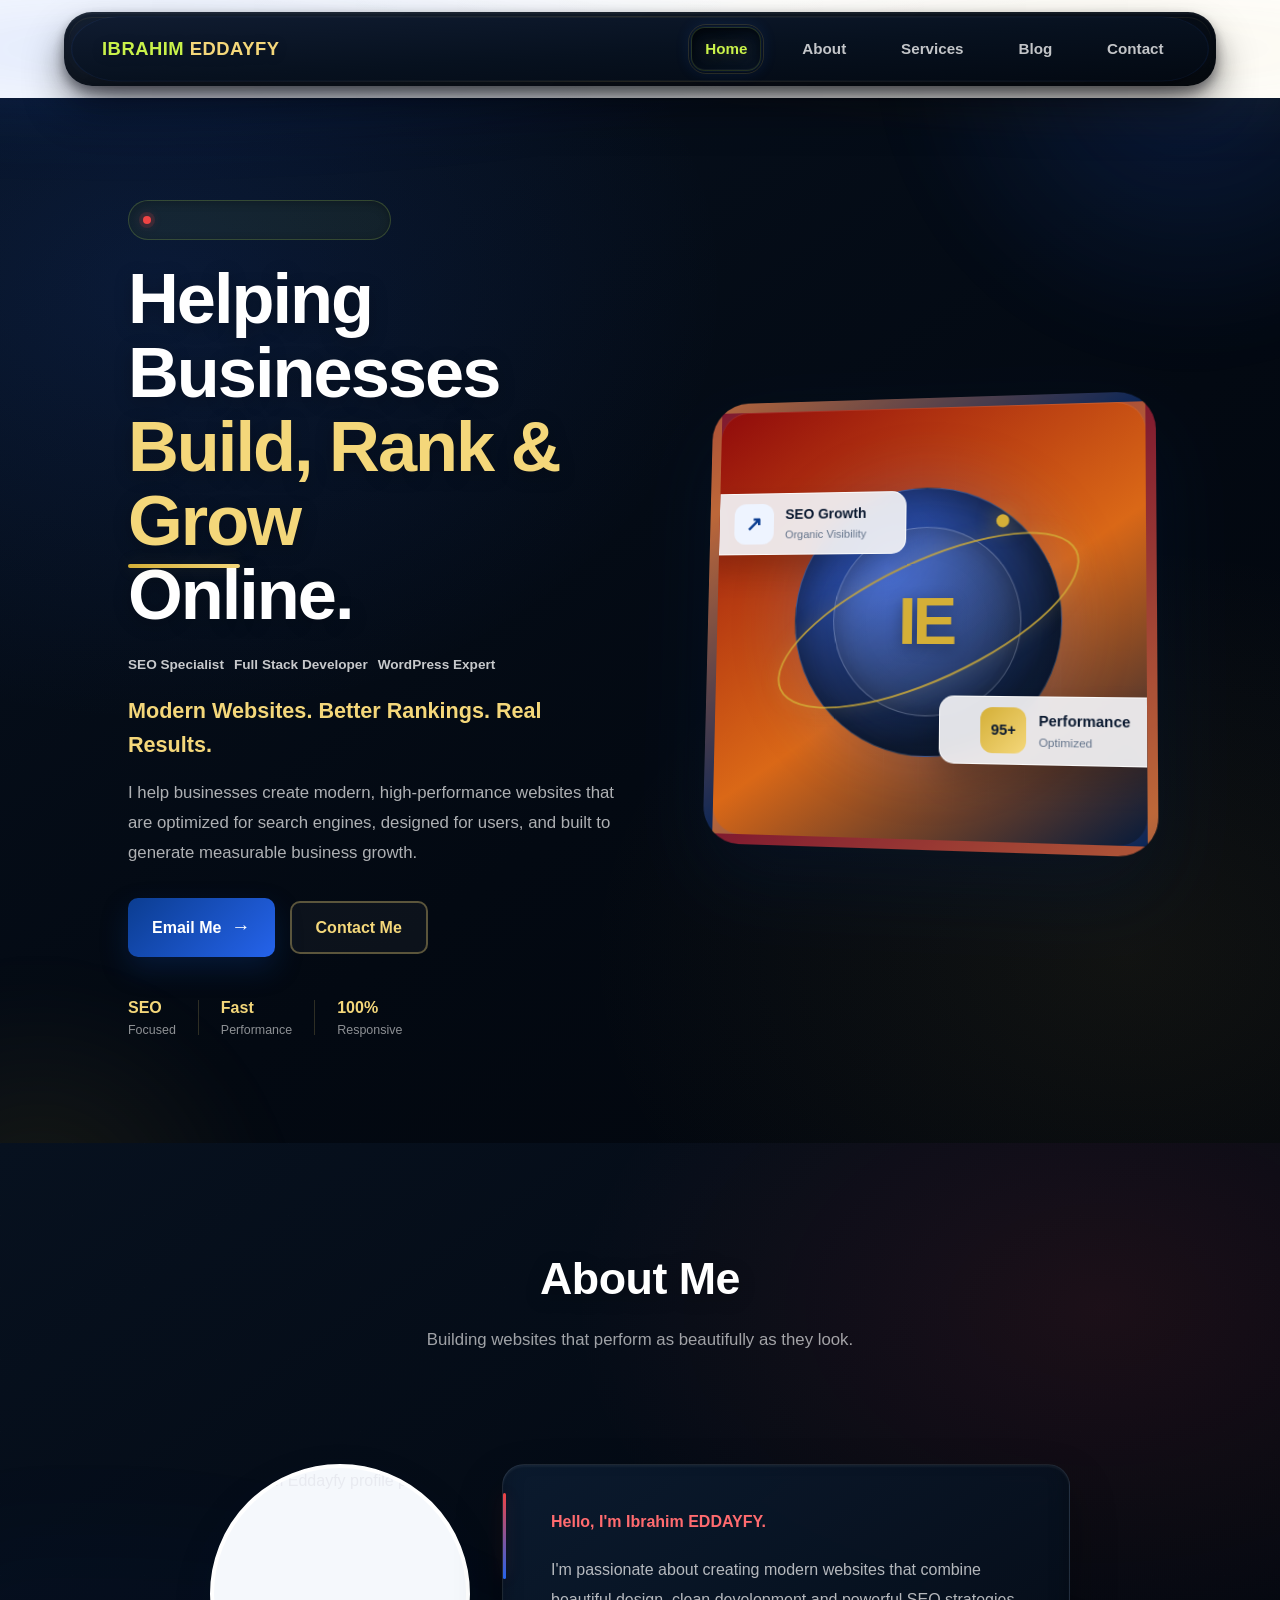
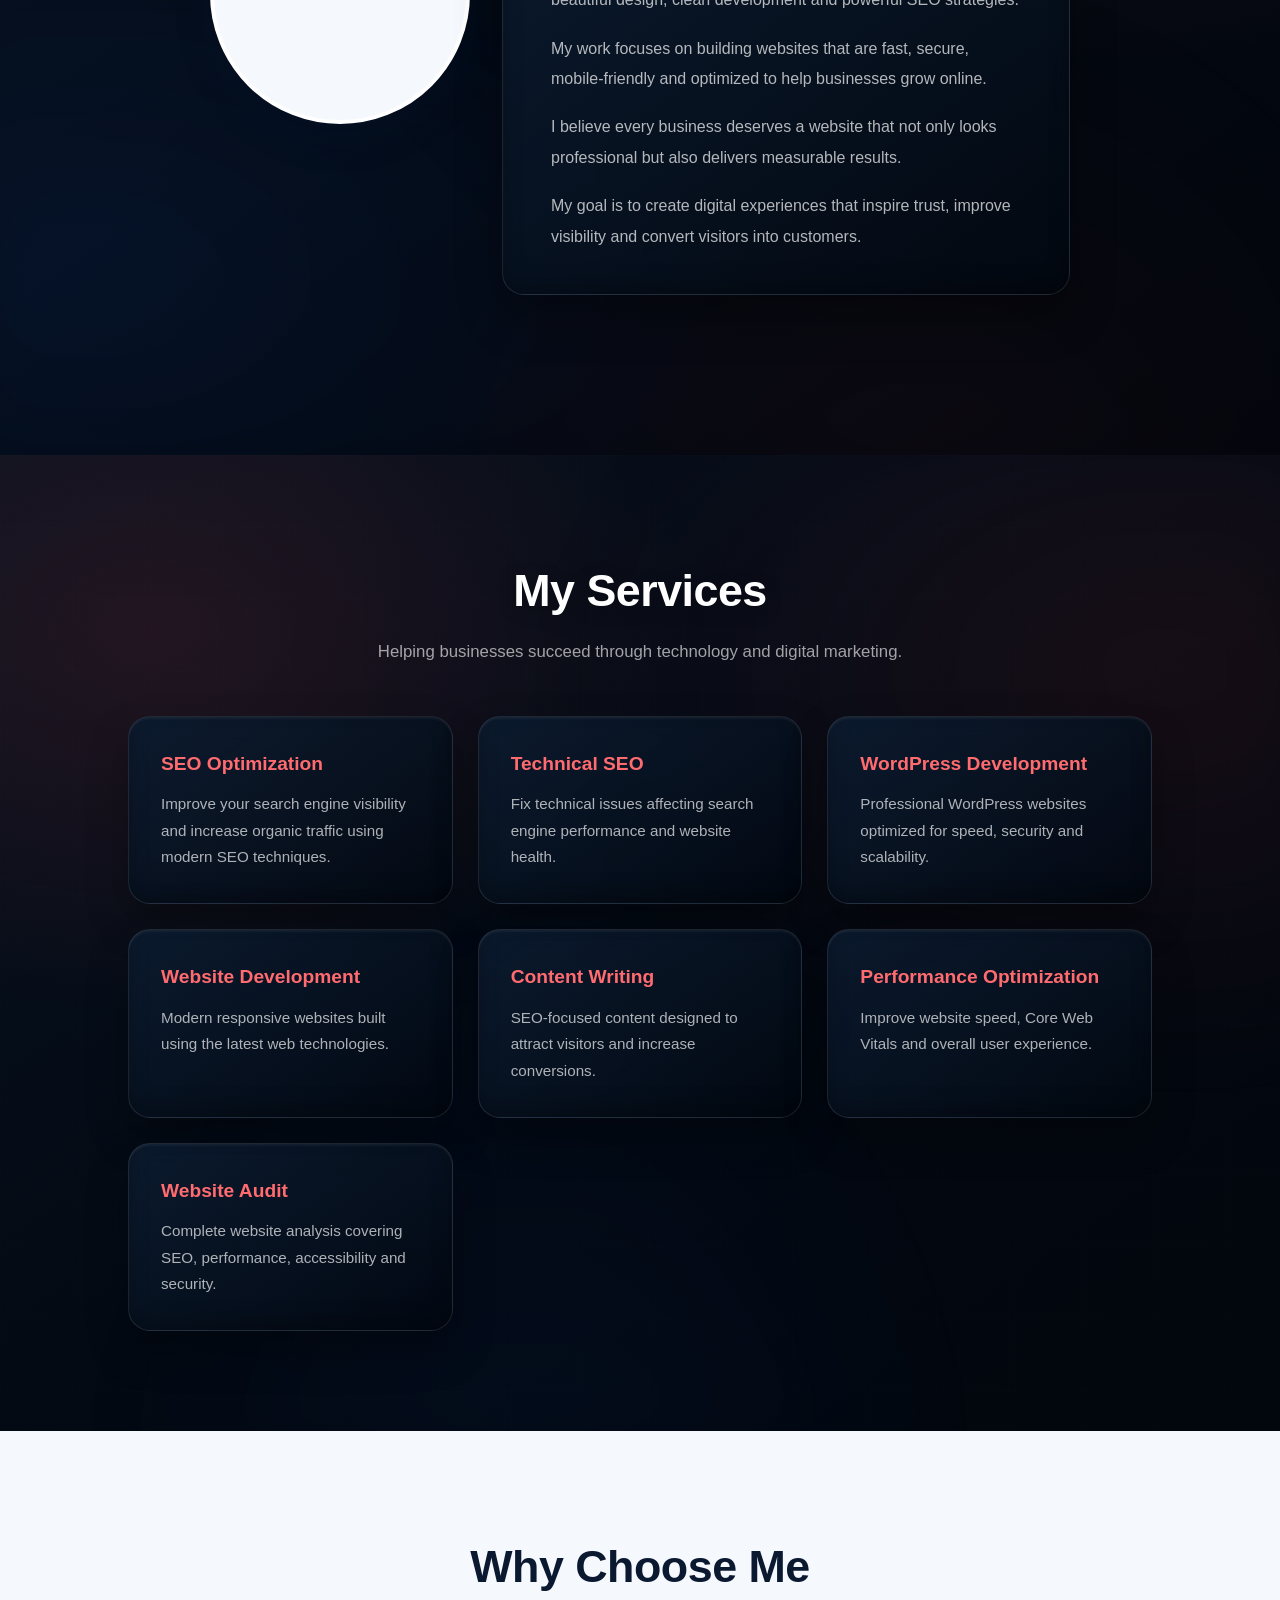
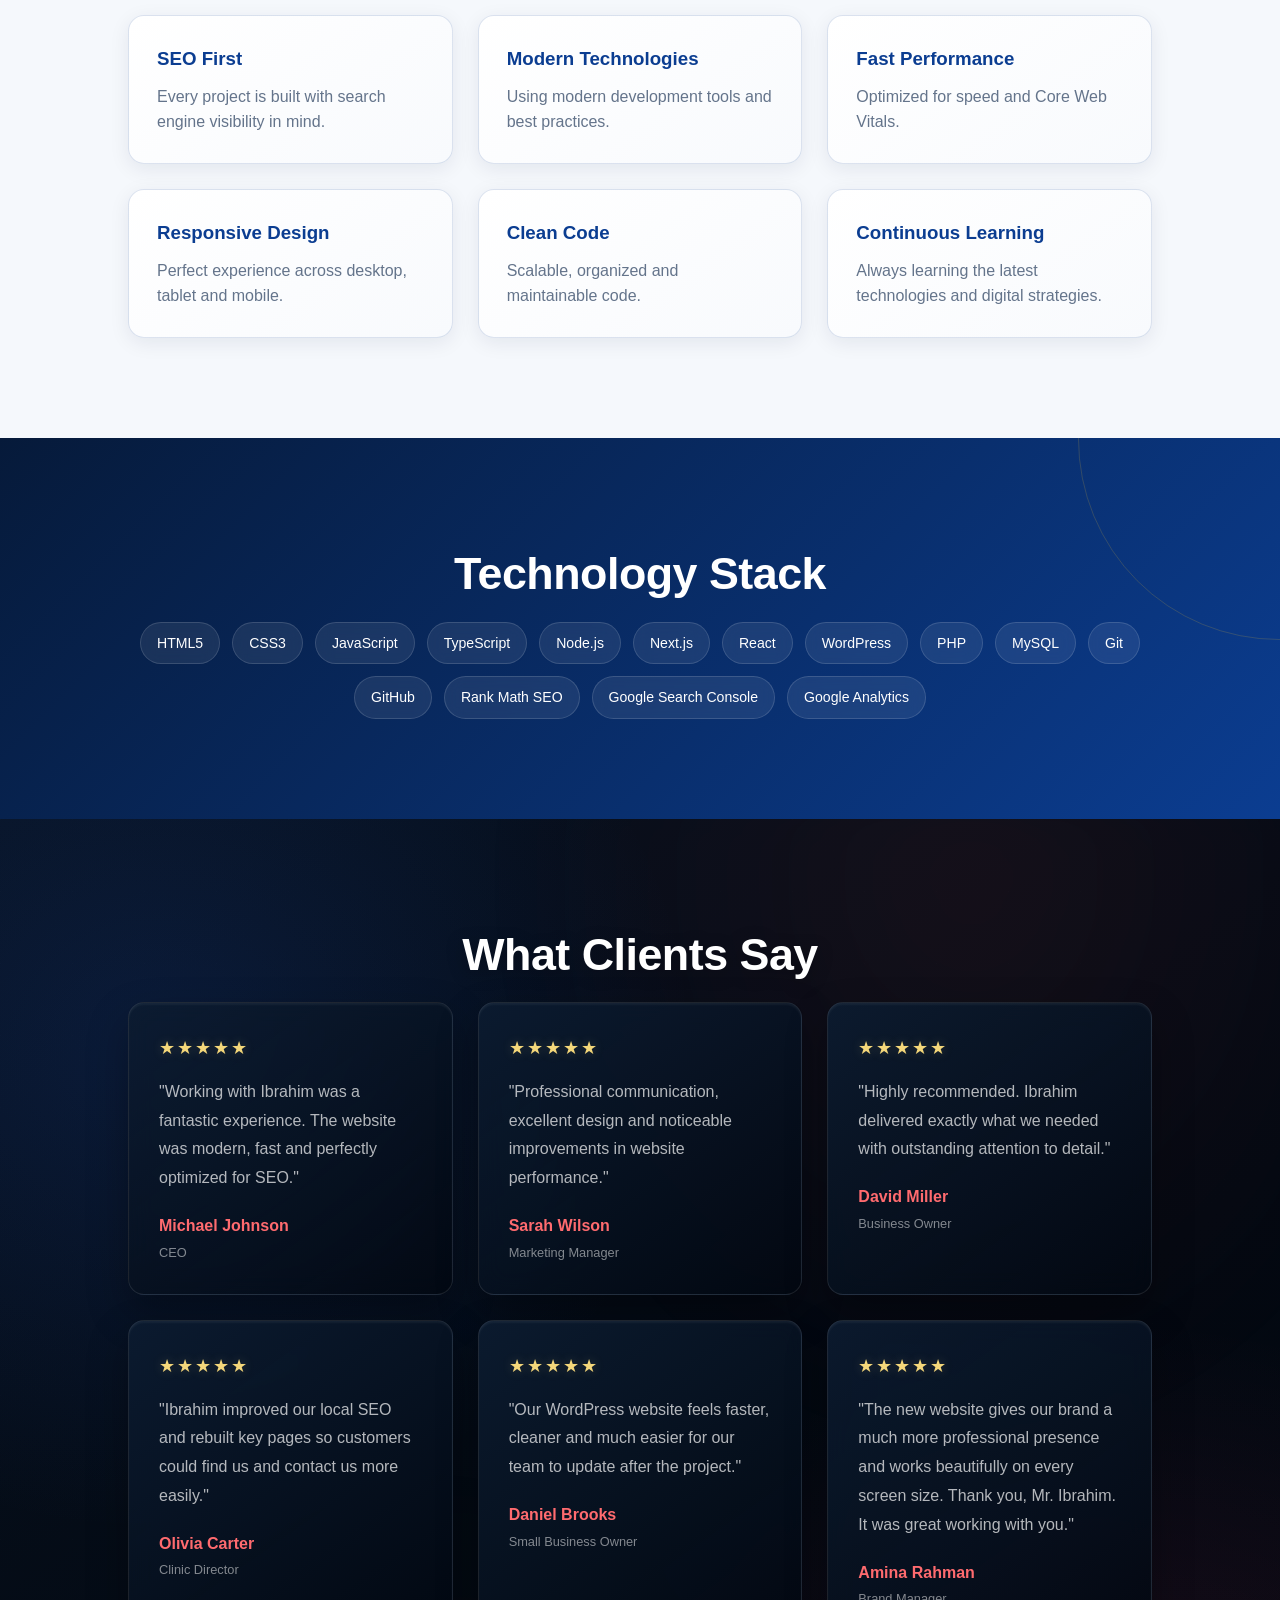
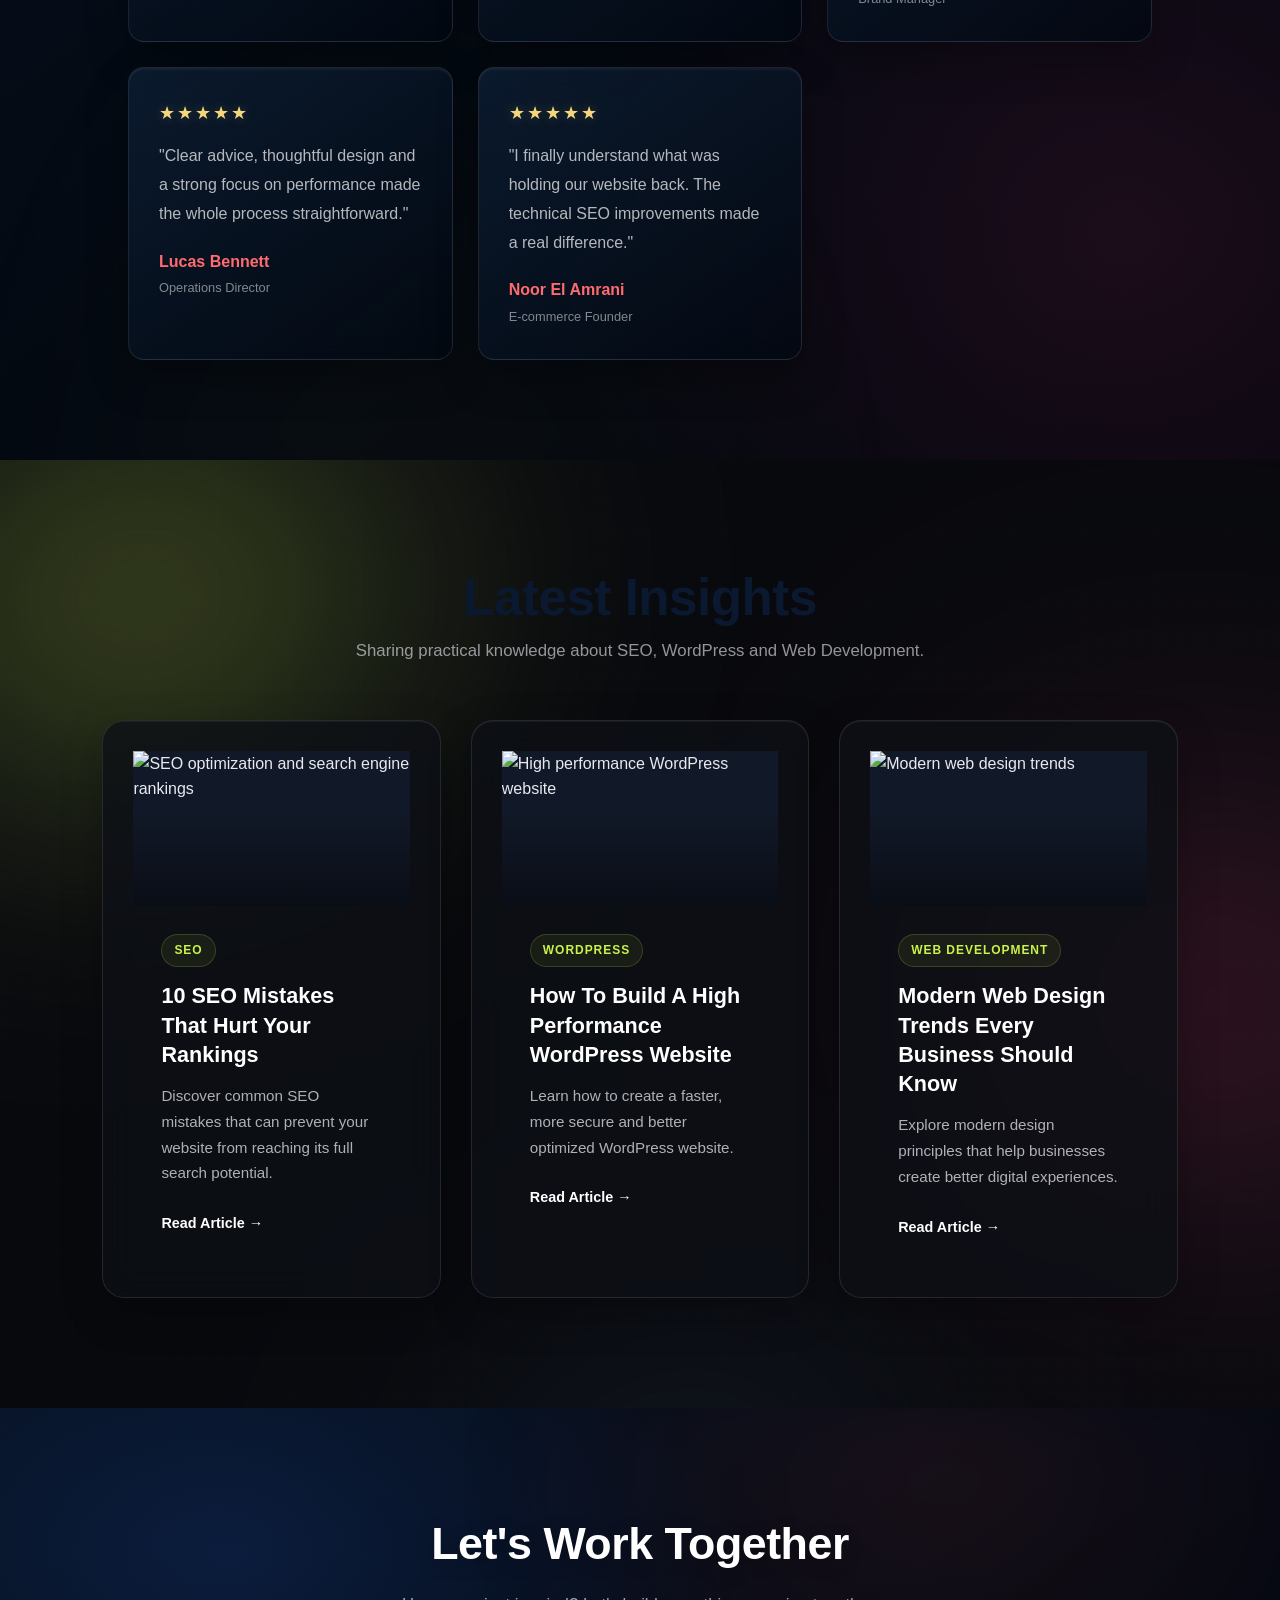
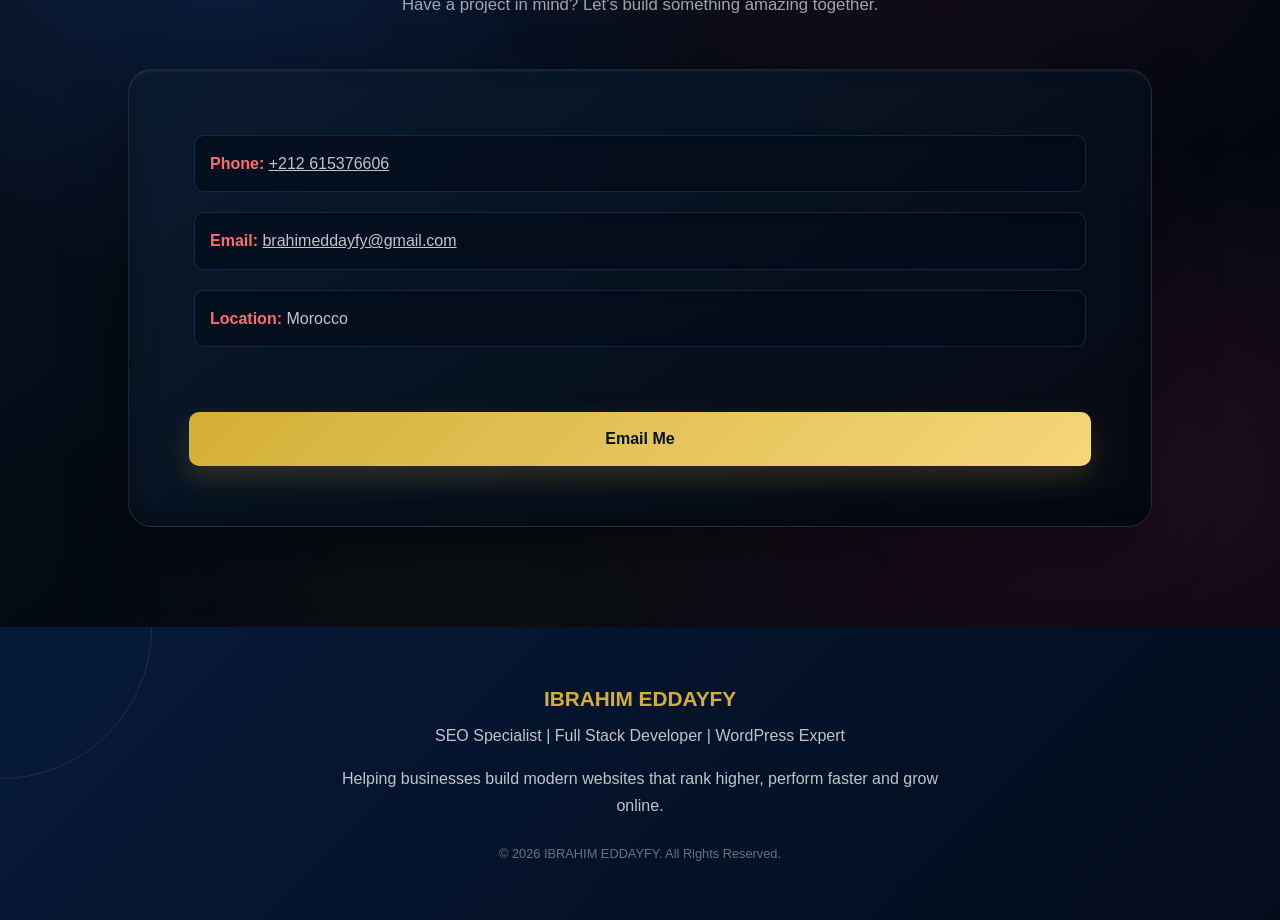
==== index.html @ 3f70f42f "Add files via upload" ====
<!DOCTYPE html>
<html lang="en">
<head>
    <meta charset="UTF-8">

    <meta
        name="viewport"
        content="width=device-width, initial-scale=1.0"
    >

    <meta
        name="description"
        content="Ibrahim Eddayfy is an SEO Specialist and Full Stack Developer helping businesses build modern, high-performance websites optimized for search engines and real business growth."
    >

    <meta
        name="keywords"
        content="SEO Specialist, Full Stack Developer, WordPress Developer, Web Development, Technical SEO, Morocco"
    >

    <meta name="author" content="Ibrahim Eddayfy">
    <meta name="robots" content="index, follow">

    <meta http-equiv="Content-Security-Policy" content="default-src 'self'; script-src 'self'; style-src 'self' 'unsafe-inline'; img-src 'self' data:;">
    <meta name="referrer" content="strict-origin-when-cross-origin">

    <!-- Canonical URL (relative until a production domain is configured) -->
    <link
        rel="canonical"
        href="index.html"
    >

    <!-- Open Graph -->
    <meta
        property="og:title"
        content="Ibrahim Eddayfy | SEO Specialist & Full Stack Developer"
    >

    <meta
        property="og:description"
        content="Modern websites, better rankings and real business results."
    >

    <meta property="og:type" content="website">

    <!-- og:url and og:image left unset until a production domain and social image exist -->

    <meta
        property="og:site_name"
        content="Ibrahim Eddayfy"
    >

    <!-- Twitter Card -->
    <meta
        name="twitter:card"
        content="summary_large_image"
    >

    <meta
        name="twitter:title"
        content="Ibrahim Eddayfy | SEO Specialist & Full Stack Developer"
    >

    <meta
        name="twitter:description"
        content="Modern websites, better rankings and real business results."
    >

    <title>
        Ibrahim Eddayfy | SEO Specialist & Full Stack Developer
    </title>

    <!-- Structured Data -->
    <script type="application/ld+json">
    {
        "@context": "https://schema.org",
        "@type": "Person",
        "name": "Ibrahim Eddayfy",
        "jobTitle": "SEO Specialist & Full Stack Developer"
    }
    </script>

    <link rel="icon" href="logo/brahim%20eddayfy%20portfolio%20logo.png">

    <link rel="stylesheet" href="style.css">
</head>

<body>

    <!-- =========================================
         HEADER / NAVIGATION
    ========================================== -->

    <header class="navbar">

        <div class="dock">

            <svg
                class="dock-skin"
                viewBox="0 0 1200 116"
                preserveAspectRatio="none"
                aria-hidden="true"
            >

                <defs>

                    <linearGradient
                        id="dock-fill"
                        x1="0"
                        y1="0"
                        x2="1"
                        y2="1"
                    >
                        <stop
                            offset="0"
                            stop-color="#101c31"
                        />

                        <stop
                            offset="0.52"
                            stop-color="#07111f"
                        />

                        <stop
                            offset="1"
                            stop-color="#030912"
                        />
                    </linearGradient>

                    <linearGradient
                        id="dock-rim"
                        x1="0"
                        y1="0"
                        x2="1"
                        y2="0"
                    >
                        <stop
                            offset="0"
                            stop-color="#2563eb"
                            stop-opacity="0.12"
                        />

                        <stop
                            offset="0.5"
                            stop-color="#f4d77a"
                            stop-opacity="0.34"
                        />

                        <stop
                            offset="1"
                            stop-color="#2563eb"
                            stop-opacity="0.12"
                        />
                    </linearGradient>

                </defs>

                <path
                    class="skin-fill"
                    d="M58 9H1142C1169 9 1191 31 1191 58S1169 107 1142 107H58C31 107 9 85 9 58S31 9 58 9Z"
                />

                <path
                    class="skin-rim"
                    d="M58 9H1142C1169 9 1191 31 1191 58S1169 107 1142 107H58C31 107 9 85 9 58S31 9 58 9Z"
                />

            </svg>


            <a
                href="#home"
                class="logo"
                aria-label="Ibrahim Eddayfy Home"
            >
                IBRAHIM <span>EDDAYFY</span>
            </a>


            <input
                class="nav-toggle"
                type="checkbox"
                id="nav-toggle"
            >

            <label
                class="nav-toggle-label"
                for="nav-toggle"
                aria-label="Toggle navigation"
            >
                <span></span>
                <span></span>
                <span></span>
            </label>


            <nav aria-label="Main Navigation">

                <ul class="nav-links">

                    <li>
                        <a
                            href="#home"
                            aria-current="page"
                        >
                            Home
                        </a>
                    </li>

                    <li>
                        <a href="#about">
                            About
                        </a>
                    </li>

                    <li>
                        <a href="#services">
                            Services
                        </a>
                    </li>

                    <li>
                        <a href="#blog">
                            Blog
                        </a>
                    </li>

                    <li>
                        <a href="#contact">
                            Contact
                        </a>
                    </li>

                </ul>

            </nav>

        </div>

    </header>


    <!-- =========================================
         MAIN CONTENT
    ========================================== -->

    <main id="main-content">


        <!-- =========================================
             HERO / HOME
        ========================================== -->

        <section
            id="home"
            class="hero"
        >

            <div class="hero-content">

                <div class="hero-badge">

                    <span class="badge-dot"></span>

                    <span
                        class="badge-rotator"
                        aria-label="Professional services"
                    >

                        <span>IBRAHIM EDDAYFY</span>
                        <span>WordPress Expert</span>
                        <span>SEO Expert</span>
                        <span>Web Designer</span>
                        <span>High New Level Quality of Design</span>

                    </span>

                </div>


                <h1>
                    Helping Businesses
                    <br>
                    <span>Build, Rank &amp; Grow</span>
                    <br>
                    Online.
                </h1>


                <div class="hero-roles">

                    <span>SEO Specialist</span>

                    <span>Full Stack Developer</span>

                    <span>WordPress Expert</span>

                </div>


                <p class="subheadline">
                    Modern Websites. Better Rankings. Real Results.
                </p>


                <p class="desc">
                    I help businesses create modern, high-performance websites
                    that are optimized for search engines, designed for users,
                    and built to generate measurable business growth.
                </p>


                <div class="hero-btns">

                    <a
                        href="mailto:brahimeddayfy@gmail.com?subject=Website%20Inquiry%20%E2%80%94%20Ibrahim%20Eddayfy&body=Hi%20Ibrahim%2C%0A%0AI%27d%20like%20to%20know%20more%20about%20your%20services.%20Here%27s%20what%20I%20need%20help%20with%3A%0A%0A%5BWrite%20your%20message%20here%5D%0A%0AThanks."
                        class="btn-primary"
                    >
                        Email Me
                        <span>→</span>
                    </a>


                    <a
                        href="#contact"
                        class="btn-secondary"
                    >
                        Contact Me
                    </a>

                </div>


                <div class="hero-trust">

                    <div class="trust-item">

                        <strong>SEO</strong>

                        <span>Focused</span>

                    </div>


                    <div class="trust-divider"></div>


                    <div class="trust-item">

                        <strong>Fast</strong>

                        <span>Performance</span>

                    </div>


                    <div class="trust-divider"></div>


                    <div class="trust-item">

                        <strong>100%</strong>

                        <span>Responsive</span>

                    </div>

                </div>

            </div>


            <!-- Hero Visual -->

            <div class="hero-visual">

                <div class="hero-card">

                    <div
                        class="hero-grid-bg"
                        aria-hidden="true"
                    ></div>


                    <div class="hero-circle">

                        <div class="circle-inner">
                            <span>IE</span>
                        </div>

                    </div>


                    <div
                        class="gold-orbit"
                        aria-hidden="true"
                    ></div>


                    <div class="floating-card seo-card">

                        <div
                            class="floating-icon"
                            aria-hidden="true"
                        >
                            ↗
                        </div>

                        <div>

                            <strong>SEO Growth</strong>

                            <small>
                                Organic Visibility
                            </small>

                        </div>

                    </div>


                    <div class="floating-card performance-card">

                        <div class="performance-number">
                            95+
                        </div>

                        <div>

                            <strong>Performance</strong>

                            <small>
                                Optimized
                            </small>

                        </div>

                    </div>

                </div>

            </div>

        </section>


        <!-- =========================================
             ABOUT
        ========================================== -->

        <section
            id="about"
            class="about"
        >

            <h2>About Me</h2>

            <p class="subtitle">
                Building websites that perform as beautifully as they look.
            </p>


            <div class="about-content">

                <div class="profile-picture">

                    <img
                        class="featured-image"
                        src="profile pecture/ibrahim eddayfy.jpeg"
                        alt="Ibrahim Eddayfy profile picture"
                        width="220"
                        height="220"
                        loading="lazy"
                        decoding="async"
                    >

                </div>


                <div class="about-text">

                    <p>
                        Hello, I'm Ibrahim EDDAYFY.
                    </p>

                    <p>
                        I'm passionate about creating modern websites that combine
                        beautiful design, clean development and powerful SEO strategies.
                    </p>

                    <p>
                        My work focuses on building websites that are fast, secure,
                        mobile-friendly and optimized to help businesses grow online.
                    </p>

                    <p>
                        I believe every business deserves a website that not only
                        looks professional but also delivers measurable results.
                    </p>

                    <p>
                        My goal is to create digital experiences that inspire trust,
                        improve visibility and convert visitors into customers.
                    </p>

                </div>

            </div>

        </section>


        <!-- =========================================
             SERVICES
        ========================================== -->

        <section
            id="services"
            class="services"
        >

            <h2>My Services</h2>

            <p class="subtitle">
                Helping businesses succeed through technology and digital marketing.
            </p>


            <div class="grid">

                <div class="card">

                    <h3>SEO Optimization</h3>

                    <p>
                        Improve your search engine visibility and increase organic
                        traffic using modern SEO techniques.
                    </p>

                </div>


                <div class="card">

                    <h3>Technical SEO</h3>

                    <p>
                        Fix technical issues affecting search engine performance
                        and website health.
                    </p>

                </div>


                <div class="card">

                    <h3>WordPress Development</h3>

                    <p>
                        Professional WordPress websites optimized for speed,
                        security and scalability.
                    </p>

                </div>


                <div class="card">

                    <h3>Website Development</h3>

                    <p>
                        Modern responsive websites built using the latest
                        web technologies.
                    </p>

                </div>


                <div class="card">

                    <h3>Content Writing</h3>

                    <p>
                        SEO-focused content designed to attract visitors
                        and increase conversions.
                    </p>

                </div>


                <div class="card">

                    <h3>Performance Optimization</h3>

                    <p>
                        Improve website speed, Core Web Vitals and
                        overall user experience.
                    </p>

                </div>


                <div class="card">

                    <h3>Website Audit</h3>

                    <p>
                        Complete website analysis covering SEO, performance,
                        accessibility and security.
                    </p>

                </div>

            </div>

        </section>


        <!-- =========================================
             WHY CHOOSE ME
        ========================================== -->

        <section class="why-choose-me">

            <h2>Why Choose Me</h2>


            <div class="grid">

                <div class="feature">

                    <h3>SEO First</h3>

                    <p>
                        Every project is built with search engine visibility
                        in mind.
                    </p>

                </div>


                <div class="feature">

                    <h3>Modern Technologies</h3>

                    <p>
                        Using modern development tools and best practices.
                    </p>

                </div>


                <div class="feature">

                    <h3>Fast Performance</h3>

                    <p>
                        Optimized for speed and Core Web Vitals.
                    </p>

                </div>


                <div class="feature">

                    <h3>Responsive Design</h3>

                    <p>
                        Perfect experience across desktop, tablet and mobile.
                    </p>

                </div>


                <div class="feature">

                    <h3>Clean Code</h3>

                    <p>
                        Scalable, organized and maintainable code.
                    </p>

                </div>


                <div class="feature">

                    <h3>Continuous Learning</h3>

                    <p>
                        Always learning the latest technologies and
                        digital strategies.
                    </p>

                </div>

            </div>

        </section>


        <!-- =========================================
             TECHNOLOGY STACK
        ========================================== -->

        <section class="tech-stack">

            <h2>Technology Stack</h2>


            <div class="tags">

                <span>HTML5</span>
                <span>CSS3</span>
                <span>JavaScript</span>
                <span>TypeScript</span>

                <span>Node.js</span>
                <span>Next.js</span>
                <span>React</span>
                <span>WordPress</span>

                <span>PHP</span>
                <span>MySQL</span>
                <span>Git</span>
                <span>GitHub</span>

                <span>Rank Math SEO</span>
                <span>Google Search Console</span>
                <span>Google Analytics</span>

            </div>

        </section>


        <!-- =========================================
             TESTIMONIALS
        ========================================== -->

        <section class="testimonials">

            <h2>What Clients Say</h2>


            <div class="grid">


                <div class="review">

                    <p class="stars">
                        ★★★★★
                    </p>

                    <p>
                        "Working with Ibrahim was a fantastic experience.
                        The website was modern, fast and perfectly optimized for SEO."
                    </p>

                    <h4>
                        Michael Johnson
                        <br>
                        <span>CEO</span>
                    </h4>

                </div>


                <div class="review">

                    <p class="stars">
                        ★★★★★
                    </p>

                    <p>
                        "Professional communication, excellent design and
                        noticeable improvements in website performance."
                    </p>

                    <h4>
                        Sarah Wilson
                        <br>
                        <span>Marketing Manager</span>
                    </h4>

                </div>


                <div class="review">

                    <p class="stars">
                        ★★★★★
                    </p>

                    <p>
                        "Highly recommended. Ibrahim delivered exactly what
                        we needed with outstanding attention to detail."
                    </p>

                    <h4>
                        David Miller
                        <br>
                        <span>Business Owner</span>
                    </h4>

                </div>


                <div class="review">

                    <p class="stars">
                        ★★★★★
                    </p>

                    <p>
                        "Ibrahim improved our local SEO and rebuilt key pages
                        so customers could find us and contact us more easily."
                    </p>

                    <h4>
                        Olivia Carter
                        <br>
                        <span>Clinic Director</span>
                    </h4>

                </div>


                <div class="review">

                    <p class="stars">
                        ★★★★★
                    </p>

                    <p>
                        "Our WordPress website feels faster, cleaner and much
                        easier for our team to update after the project."
                    </p>

                    <h4>
                        Daniel Brooks
                        <br>
                        <span>Small Business Owner</span>
                    </h4>

                </div>


                <div class="review">

                    <p class="stars">
                        ★★★★★
                    </p>

                    <p>
                        "The new website gives our brand a much more professional
                        presence and works beautifully on every screen size.
                        Thank you, Mr. Ibrahim. It was great working with you."
                    </p>

                    <h4>
                        Amina Rahman
                        <br>
                        <span>Brand Manager</span>
                    </h4>

                </div>


                <div class="review">

                    <p class="stars">
                        ★★★★★
                    </p>

                    <p>
                        "Clear advice, thoughtful design and a strong focus on
                        performance made the whole process straightforward."
                    </p>

                    <h4>
                        Lucas Bennett
                        <br>
                        <span>Operations Director</span>
                    </h4>

                </div>


                <div class="review">

                    <p class="stars">
                        ★★★★★
                    </p>

                    <p>
                        "I finally understand what was holding our website back.
                        The technical SEO improvements made a real difference."
                    </p>

                    <h4>
                        Noor El Amrani
                        <br>
                        <span>E-commerce Founder</span>
                    </h4>

                </div>

            </div>

        </section>


        <!-- =========================================
             BLOG
        ========================================== -->

        <section
            id="blog"
            class="blog"
        >

            <div
                class="blog-ambient blog-ambient-far"
                aria-hidden="true"
            ></div>

            <div
                class="blog-ambient blog-ambient-middle"
                aria-hidden="true"
            ></div>

            <div
                class="blog-ambient blog-ambient-near"
                aria-hidden="true"
            ></div>


            <h2>Latest Insights</h2>


            <p class="subtitle">
                Sharing practical knowledge about SEO, WordPress and Web Development.
            </p>


            <div class="grid">


                <!-- SEO ARTICLE -->

                <a
                    href="blog/seo-mistakes.html"
                    class="post"
                >

                    <div class="post-image">

                        <img
                            src="blog/images/seo-mistakes.webp"
                            alt="SEO optimization and search engine rankings"
                            width="800"
                            height="450"
                            loading="lazy"
                            decoding="async"
                        >

                    </div>


                    <div class="post-content">

                        <span class="post-category">
                            SEO
                        </span>


                        <h3>
                            10 SEO Mistakes That Hurt Your Rankings
                        </h3>


                        <p>
                            Discover common SEO mistakes that can prevent your website
                            from reaching its full search potential.
                        </p>


                        <span class="read-more">
                            Read Article →
                        </span>

                    </div>

                </a>


                <!-- WORDPRESS ARTICLE -->

                <a
                    href="blog/wordpress-performance.html"
                    class="post"
                >

                    <div class="post-image">

                        <img
                            src="blog/images/wordpress-performance.webp"
                            alt="High performance WordPress website"
                            width="800"
                            height="450"
                            loading="lazy"
                            decoding="async"
                        >

                    </div>


                    <div class="post-content">

                        <span class="post-category">
                            WordPress
                        </span>


                        <h3>
                            How To Build A High Performance WordPress Website
                        </h3>


                        <p>
                            Learn how to create a faster, more secure and better
                            optimized WordPress website.
                        </p>


                        <span class="read-more">
                            Read Article →
                        </span>

                    </div>

                </a>


                <!-- WEB DESIGN ARTICLE -->

                <a
                    href="blog/web-design-trends.html"
                    class="post"
                >

                    <div class="post-image">

                        <img
                            src="blog/images/web-design-trends.webp"
                            alt="Modern web design trends"
                            width="800"
                            height="450"
                            loading="lazy"
                            decoding="async"
                        >

                    </div>


                    <div class="post-content">

                        <span class="post-category">
                            Web Development
                        </span>


                        <h3>
                            Modern Web Design Trends Every Business Should Know
                        </h3>


                        <p>
                            Explore modern design principles that help businesses
                            create better digital experiences.
                        </p>


                        <span class="read-more">
                            Read Article →
                        </span>

                    </div>

                </a>


            </div>

        </section>


        <!-- =========================================
             CONTACT
        ========================================== -->

        <section
            id="contact"
            class="contact"
        >

            <h2>Let's Work Together</h2>

            <p class="subtitle">
                Have a project in mind? Let's build something amazing together.
            </p>


            <div class="contact-container">


                <div class="contact-info">

                    <p>
                        <strong>Phone:</strong>
                        <a href="tel:+212615376606">
                            +212 615376606
                        </a>
                    </p>


                    <p>
                        <strong>Email:</strong>
                        <a href="mailto:brahimeddayfy@gmail.com">
                            brahimeddayfy@gmail.com
                        </a>
                    </p>


                    <p>
                        <strong>Location:</strong>
                        Morocco
                    </p>

                </div>


                <div class="contact-cta">

                    <a
                        href="mailto:brahimeddayfy@gmail.com?subject=Website%20Inquiry%20%E2%80%94%20Ibrahim%20Eddayfy&body=Hi%20Ibrahim%2C%0A%0AI%27d%20like%20to%20know%20more%20about%20your%20services.%20Here%27s%20what%20I%20need%20help%20with%3A%0A%0A%5BWrite%20your%20message%20here%5D%0A%0AThanks."
                        class="btn-primary"
                    >
                        Email Me
                    </a>

                </div>

            </div>

        </section>


    </main>


    <!-- =========================================
         FOOTER
    ========================================== -->

    <footer>

        <h3>
            IBRAHIM EDDAYFY
        </h3>


        <p>
            SEO Specialist | Full Stack Developer | WordPress Expert
        </p>


        <p class="footer-desc">
            Helping businesses build modern websites that rank higher,
            perform faster and grow online.
        </p>


        <p class="copyright">
            © 2026 IBRAHIM EDDAYFY. All Rights Reserved.
        </p>

    </footer>


    <!-- =========================================
         JAVASCRIPT
    ========================================== -->

    <script src="script.js"></script>

</body>
</html>
---- style.css ----
/* =========================================================
   IBRAHIM EDDAYFY PORTFOLIO
   BLUE + GOLD PREMIUM DESIGN
   ========================================================= */


/* =========================================================
   ROOT VARIABLES
   ========================================================= */

:root {

    /* Brand */
    --primary: #0B3D91;
    --blue: #0B3D91;
    --blue-light: #2563EB;
    --blue-dark: #061A3A;

    --gold: #D4AF37;
    --gold-light: #F4D77A;
    --gold-dark: #A67C00;
    --acc: #C9F24A;

    /* Backgrounds */
    --white: #FFFFFF;
    --light: #F5F8FC;
    --light-blue: #EEF4FF;

    /* Text */
    --dark: #0A1930;
    --text: #1F2937;
    --muted: #64748B;

    /* UI */
    --border: rgba(11, 61, 145, 0.14);
    --glass: rgba(255, 255, 255, 0.72);

    /* Shadows */
    --shadow-sm: 0 5px 20px rgba(6, 26, 58, 0.08);
    --shadow-md: 0 15px 40px rgba(6, 26, 58, 0.12);
    --shadow-lg: 0 25px 70px rgba(6, 26, 58, 0.18);

    /* Radius */
    --radius-sm: 8px;
    --radius-md: 16px;
    --radius-lg: 24px;

    /* Article background theme */
    --article-bg: #08090D;
    --article-accent-one: #C9F24A;
    --article-accent-two: #FF3D7F;
    --article-glow-opacity: 0.65;
    --article-grid-opacity: 0.5;
    --article-orb-one-opacity: 0.095;
    --article-orb-two-opacity: 0.075;
    --article-grain-opacity: 0.025;
    --article-text: #E8EAF0;
    --article-border: rgba(255, 255, 255, 0.10);
}


/* =========================================================
   GLOBAL RESET
   ========================================================= */

* {
    margin: 0;
    padding: 0;
    box-sizing: border-box;
}

html {
    scroll-behavior: smooth;
    scroll-padding-top: 90px;
}

body {
    font-family:
        -apple-system,
        BlinkMacSystemFont,
        "Segoe UI",
        Roboto,
        Helvetica,
        Arial,
        sans-serif;

    background: var(--white);
    color: var(--text);
    line-height: 1.6;
    overflow-x: hidden;
}

/* Ambient article background */
.article-body {
    background: var(--article-bg);
    color: var(--article-text);
}

.article-background {
    position: relative;
    isolation: isolate;
    min-height: 100vh;
    overflow: hidden;
    padding: 1px 0 120px;
    background:
        radial-gradient(circle at 50% 0%, rgba(35, 45, 65, 0.28), transparent 45%),
        var(--article-bg);
}

.article-background::before,
.article-background::after {
    content: "";
    position: absolute;
    inset: 0;
    pointer-events: none;
}

.article-background::before {
    z-index: -4;
    opacity: var(--article-grid-opacity);
    background-image:
        linear-gradient(rgba(255, 255, 255, 0.018) 1px, transparent 1px),
        linear-gradient(90deg, rgba(255, 255, 255, 0.018) 1px, transparent 1px);
    background-size: 70px 70px;
}

.article-background::after {
    z-index: -3;
    opacity: var(--article-grain-opacity);
    background-image: radial-gradient(rgba(255, 255, 255, 0.8) 0.5px, transparent 0.6px);
    background-size: 5px 5px;
}

.ambient-orb {
    position: absolute;
    z-index: -2;
    width: 480px;
    height: 480px;
    border-radius: 50%;
    filter: blur(120px);
    pointer-events: none;
    animation: article-orb-drift 20s ease-in-out infinite alternate;
}

.orb-green {
    top: -180px;
    left: -180px;
    background: var(--article-accent-one);
    opacity: var(--article-orb-one-opacity);
}

.orb-pink {
    top: 35%;
    right: -220px;
    background: var(--article-accent-two);
    opacity: var(--article-orb-two-opacity);
    animation-delay: -8s;
}

/* Optional cool palette: add article-background--cool to <main>. */
.article-background--cool {
    --article-accent-one: #4DA3FF;
    --article-accent-two: #9B6CFF;
}

@keyframes article-orb-drift {
    0% { transform: translate3d(0, 0, 0) scale(1); }
    50% { transform: translate3d(20px, 65px, 0) scale(0.97); }
    100% { transform: translate3d(-35px, -20px, 0) scale(1.03); }
}

@media (max-width: 700px) {
    .ambient-orb {
        width: 280px;
        height: 280px;
        filter: blur(90px);
    }
}

@media (prefers-reduced-motion: reduce) {
    .ambient-orb {
        animation: none;
    }
}

img {
    max-width: 100%;
    display: block;
}

a {
    color: inherit;
}

button,
input,
textarea {
    font: inherit;
}

section {
    padding: 100px 10%;
    scroll-margin-top: 90px;
}


/* =========================================================
   HEADINGS
   ========================================================= */

h1,
h2,
h3,
h4 {
    color: var(--dark);
}

h2 {
    font-size: clamp(2rem, 4vw, 2.8rem);
    text-align: center;
    margin-bottom: 12px;
    font-weight: 800;
    letter-spacing: -0.5px;
}

.subtitle {
    text-align: center;
    color: var(--muted);
    margin: 0 auto 50px;
    max-width: 700px;
    font-size: 1.05rem;
}

/* =========================================================
   navbar
   ========================================================= */


.navbar {
    position: sticky;
    top: 0;
    z-index: 1000;

    width:100%;
    display: flex;
    justify-content: space-between;
    align-items: center;

    padding: 16px clamp(18px, 5vw, 128px);

    background:
        linear-gradient(
            135deg,
            rgba(6, 26, 58, 0.94),
            rgba(3, 12, 27, 0.88)
        );

    backdrop-filter: blur(18px);
    -webkit-backdrop-filter: blur(18px);

    border-bottom: 1px solid rgba(212, 175, 55, 0.18);

    box-shadow:
        0 10px 30px rgba(3, 12, 27, 0.16);

    isolation: isolate;
    overflow: hidden;

    /* Smooth rendering */
    transform: translateZ(0);
    will-change: transform;

    /* Soft transition when interacting/resizing */
    transition:
        background 0.45s ease,
        box-shadow 0.45s ease,
        border-color 0.45s ease;
}


/* Soft ambient light inside the navbar */
.navbar::before {
    content: "";

    position: absolute;
    inset: -140% -10%;

    z-index: -1;

    pointer-events: none;

    opacity: 0.62;

    background:
        radial-gradient(
            ellipse at 18% 50%,
            rgba(37, 99, 235, 0.24),
            transparent 38%
        ),
        radial-gradient(
            ellipse at 82% 50%,
            rgba(212, 175, 55, 0.13),
            transparent 34%
        );

    filter: blur(28px);

    transform: translate3d(0, 0, 0) scale(1.06);

    animation:
        navbar-ambient-drift
        32s ease-in-out
        infinite alternate;
}


/* Very soft light sweep */
.navbar::after {
    content: "";

    position: absolute;
    inset: 0;

    z-index: -1;

    pointer-events: none;

    background:
        linear-gradient(
            90deg,
            transparent,
            rgba(255, 255, 255, 0.035),
            transparent
        );

    opacity: 0.7;
}


/* =========================
   LOGO
   ========================= */

.logo {
    position: relative;

    text-decoration: none;

    font-size: 1.15rem;
    font-weight: 800;
    letter-spacing: 0.5px;

    color: var(--acc);

    text-shadow:
        0 2px 12px rgba(0, 0, 0, 0.24);

    transition:
        transform 0.35s cubic-bezier(.22, 1, .36, 1),
        color 0.35s ease,
        text-shadow 0.35s ease;

    will-change: transform;
}



/* Gold part of the logo */
.logo span {
    color: var(--gold-light);

    transition:
        color 0.35s ease,
        text-shadow 0.35s ease;
}


/* Soft logo movement */
.logo:hover {
    transform: translateY(-1px);
}


/* Better keyboard accessibility */
.logo:focus-visible {
    outline: 2px solid var(--gold-light);
    outline-offset: 6px;
    border-radius: 6px;
}


/* =========================
   DESKTOP NAV LINKS
   ========================= */

.navbar a,
.navbar button {
    -webkit-tap-highlight-color: transparent;
}


/* Smooth hover behavior */
.navbar a {
    transition:
        color 0.3s ease,
        transform 0.3s cubic-bezier(.22, 1, .36, 1),
        background 0.3s ease,
        opacity 0.3s ease;
}


/* =========================
   MOBILE
   ========================= */

@media (max-width: 768px) {

    .navbar {
        padding:
            13px
            clamp(14px, 4vw, 24px);

        min-height: 64px;

        box-shadow:
            0 8px 24px rgba(3, 12, 27, 0.20);

        backdrop-filter: blur(20px);
        -webkit-backdrop-filter: blur(20px);
    }

    .logo {
        font-size: 1.05rem;
        letter-spacing: 0.35px;
    }
}


/* =========================
   SMALL PHONES
   ========================= */

@media (max-width: 420px) {

    .navbar {
        padding:
            12px 14px;

        min-height: 60px;
    }

    .logo {
        font-size: 1rem;
    }
}


/* =========================
   REDUCE MOTION
   ========================= */

@media (prefers-reduced-motion: reduce) {

    .navbar,
    .logo,
    .logo span,
    .navbar a {
        transition: none;
    }

    .navbar::before {
        animation: none;
    }
}


/* Navigation */

.nav-links {
    display: flex;
    align-items: center;
    gap: 28px;

    list-style: none;
}

.nav-links a {
    text-decoration: none;
    color: rgba(255, 255, 255, 0.76);
    font-size: 0.95rem;
    font-weight: 600;

    transition:
        color 0.3s ease,
        transform 0.3s ease,
        text-shadow 0.3s ease;
}

.nav-links a:not(.btn-nav):hover {
    color: var(--gold-light);
    transform: translateY(-2px);
    text-shadow: 0 0 16px rgba(244, 215, 122, 0.28);
}

.nav-links a:not(.btn-nav):focus-visible,
.nav-links a[aria-current="page"] {
    color: var(--gold-light);
    text-shadow: 0 0 16px rgba(244, 215, 122, 0.3);
}


/* Navbar Button */

.btn-nav {
    background: var(--primary);
    color: var(--white) !important;

    padding: 10px 18px;
    border-radius: 9px;

    box-shadow:
        0 7px 20px rgba(11, 61, 145, 0.25);

    transition:
        transform 0.3s ease,
        box-shadow 0.3s ease,
        background 0.3s ease;
}

.btn-nav:hover {
    background: var(--blue-light);

    transform: translateY(-2px);

    box-shadow:
        0 12px 25px rgba(11, 61, 145, 0.3);
}


/* =========================================================
   HERO
   ========================================================= */

.hero {
    position: relative;

    min-height: calc(100vh - 80px);

    padding: 80px 10%;

    display: grid;
    grid-template-columns: 1.05fr 0.95fr;

    align-items: center;

    gap: 70px;

    overflow: hidden;

    background:
        radial-gradient(
            circle at 10% 20%,
            rgba(37, 99, 235, 0.07),
            transparent 35%
        ),
        linear-gradient(
            135deg,
            #FFFFFF 0%,
            #F5F8FC 100%
        );
}


/* Decorative background */

.hero::before {
    content: "";

    position: absolute;

    width: 450px;
    height: 450px;

    right: -180px;
    top: -180px;

    border-radius: 50%;

    background:
        radial-gradient(
            circle,
            rgba(212, 175, 55, 0.14),
            transparent 68%
        );

    pointer-events: none;
}

.hero::after {
    content: "";

    position: absolute;

    width: 350px;
    height: 350px;

    left: -180px;
    bottom: -180px;

    border-radius: 50%;

    background:
        radial-gradient(
            circle,
            rgba(11, 61, 145, 0.08),
            transparent 70%
        );

    pointer-events: none;
}


/* Hero content */

.hero-content {
    position: relative;
    z-index: 2;

    max-width: 680px;
}


/* Badge */

.hero-badge {
    display: inline-flex;
    align-items: center;
    gap: 9px;

    padding: 8px 14px;

    margin-bottom: 22px;

    border-radius: 50px;

    background: rgba(11, 61, 145, 0.07);

    border: 1px solid rgba(11, 61, 145, 0.12);

    color: var(--primary);

    font-size: 0.85rem;
    font-weight: 700;

    box-shadow:
        0 5px 20px rgba(11, 61, 145, 0.06);
}

.badge-dot {
    width: 8px;
    height: 8px;

    border-radius: 50%;

    background: #ef4444;

    box-shadow:
        0 0 0 4px rgba(239, 68, 68, 0.14),
        0 0 12px rgba(239, 68, 68, 0.32);
}

.badge-rotator {
    position: relative;
    display: inline-grid;
    min-width: 10.8em;
    min-height: 1.3em;
    overflow: hidden;
    color: #ff5b62;
}

.badge-rotator > span {
    grid-area: 1 / 1;
    opacity: 0;
    transform: translateY(10px);
    animation: badge-label-cycle 15s ease-in-out infinite;
}

.badge-rotator > span:nth-child(2) {
    animation-delay: 3s;
}

.badge-rotator > span:nth-child(3) {
    animation-delay: 6s;
}

.badge-rotator > span:nth-child(4) {
    animation-delay: 9s;
}

.badge-rotator > span:nth-child(5) {
    animation-delay: 12s;
}

@keyframes badge-label-cycle {
    0%, 2% {
        opacity: 0;
        transform: translateY(10px);
    }
    7%, 17% {
        opacity: 1;
        transform: translateY(0);
    }
    22%, 100% {
        opacity: 0;
        transform: translateY(-10px);
    }
}

@media (prefers-reduced-motion: reduce) {
    .badge-rotator > span {
        animation: none;
    }

    .badge-rotator > span:first-child {
        opacity: 1;
        transform: none;
    }
}


/* Hero Heading */

.hero h1 {
    font-size: clamp(3rem, 5.5vw, 5rem);

    line-height: 1.05;

    letter-spacing: -2px;

    color: var(--dark);

    margin-bottom: 22px;

    font-weight: 850;
}

.hero h1 span {
    color: var(--primary);

    position: relative;
}


/* Gold underline */

.hero h1 span::after {
    content: "";

    position: absolute;

    left: 0;
    bottom: -8px;

    width: 65%;
    height: 4px;

    border-radius: 10px;

    background:
        linear-gradient(
            90deg,
            var(--gold),
            var(--gold-light)
        );
}


/* Hero roles */

.hero-roles {
    display: flex;
    flex-wrap: wrap;
    gap: 10px;

    margin-bottom: 18px;
}

.hero-roles span {
    padding: 7px 13px;

    border-radius: 30px;

    background: var(--white);

    border: 1px solid var(--border);

    color: var(--primary);

    font-size: 0.85rem;
    font-weight: 700;

    box-shadow:
        0 5px 15px rgba(6, 26, 58, 0.05);
}


/* Subheadline */

.hero .subheadline {
    font-size: 1.35rem;

    color: var(--gold-dark);

    font-weight: 750;

    margin-bottom: 15px;
}


/* Description */

.hero .desc {
    max-width: 650px;

    font-size: 1.05rem;

    color: var(--muted);

    line-height: 1.8;

    margin-bottom: 30px;
}


/* =========================================================
   HERO BUTTONS
   ========================================================= */

.hero-btns {
    display: flex;
    align-items: center;
    flex-wrap: wrap;

    gap: 15px;

    margin-bottom: 38px;
}


/* General buttons */

.btn-primary,
.btn-secondary,
.btn-nav {
    display: inline-flex;
    align-items: center;
    justify-content: center;

    text-decoration: none;

    font-weight: 700;

    cursor: pointer;

    transition:
        transform 0.3s ease,
        box-shadow 0.3s ease,
        background 0.3s ease,
        border-color 0.3s ease;
}


/* Primary */

.btn-primary {
    padding: 14px 24px;

    border: none;

    border-radius: 10px;

    background:
        linear-gradient(
            135deg,
            var(--primary),
            var(--blue-light)
        );

    color: var(--white);

    box-shadow:
        0 12px 28px rgba(11, 61, 145, 0.28);
}

.btn-primary:hover {
    transform: translateY(-3px);

    box-shadow:
        0 18px 35px rgba(11, 61, 145, 0.35);
}

.hero .btn-primary span {
    margin-left: 10px;
    font-size: 1.2rem;
}


/* Secondary */

.btn-secondary {
    padding: 12px 24px;

    border: 2px solid var(--primary);

    border-radius: 10px;

    background: rgba(255, 255, 255, 0.7);

    color: var(--primary);
}

.btn-secondary:hover {
    background: var(--primary);
    color: var(--white);

    transform: translateY(-3px);

    box-shadow:
        0 12px 25px rgba(11, 61, 145, 0.2);
}


/* =========================================================
   HERO TRUST
   ========================================================= */

.hero-trust {
    display: flex;
    align-items: center;

    gap: 22px;
}

.trust-item {
    display: flex;
    flex-direction: column;
}

.trust-item strong {
    color: var(--primary);

    font-size: 1rem;
}

.trust-item span {
    color: var(--muted);

    font-size: 0.78rem;
}

.trust-divider {
    width: 1px;
    height: 35px;

    background: rgba(11, 61, 145, 0.15);
}


/* =========================================================
   HERO 3D VISUAL
   ========================================================= */

.hero-visual {
    position: relative;

    display: flex;

    justify-content: center;
    align-items: center;

    min-height: 520px;

    z-index: 2;
}


/* Main 3D card */

.hero-card {
    position: relative;

    width: min(470px, 100%);
    aspect-ratio: 1 / 1;

    border-radius: 38px;

    overflow: hidden;

    background:
        linear-gradient(
            145deg,
            #910b0b 0%,
            #da6817 55%,
            #061a3a 100%
        );

    border: 10px solid rgba(37, 99, 235, 0.16);

    box-shadow:
        0 35px 80px rgba(6, 26, 58, 0.35),
        inset 0 1px 0 rgba(255, 255, 255, 0.1);

    transform:
        perspective(1000px)
        rotateY(-8deg)
        rotateX(4deg);

    transition:
        transform 0.6s ease,
        box-shadow 0.6s ease;
}

.hero-card:hover {
    transform:
        perspective(100px)
        rotateY(-3deg)
        rotateX(2deg)
        translateY(-8px);

    box-shadow:
        0 45px 100px rgba(6, 26, 58, 0.4),
        inset 0 1px 0 rgba(255, 255, 255, 0.12);
}


/* Grid background */

.hero-grid-bg {
    position: absolute;
    inset: 0;

    opacity: 0.2;

    background-image:
        linear-gradient(
            rgba(201, 242, 74, 0.15) 1px,
            transparent 1px
        ),
        linear-gradient(
            90deg,
            rgba(255,255,255,0.15) 1px,
            transparent 1px
        );

    background-size: 35px 35px;

    mask-image:
        radial-gradient(
            circle at center,
            black,
            transparent 75%
        );
}


/* Main circle */

.hero-circle {
    position: absolute;

    width:270px;
    height: 270px;

    left: 50%;
    top: 50%;

    transform: translate(-50%, -50%);

    border-radius: 50%;

    display: flex;
    align-items: center;
    justify-content: center;

    background:
        radial-gradient(
            circle at 35% 30%,
            rgba(37, 99, 235, 0.9),
            rgba(6, 26, 58, 0.95) 70%
        );

    border:
        1px solid rgba(255,255,255,0.15);

    box-shadow:
        inset 0 0 40px rgba(0,0,0,0.35),
        0 0 70px rgba(37, 99, 235, 0.22);
}


/* Inner circle */

.circle-inner {
    width: 190px;
    height: 190px;

    border-radius: 50%;

    display: flex;
    align-items: center;
    justify-content: center;

    background:
        linear-gradient(
            145deg,
            rgba(255,255,255,0.14),
            rgba(255,255,255,0.03)
        );

    border:
        1px solid rgba(255,255,255,0.2);

    box-shadow:
        inset 0 0 30px rgba(0,0,0,0.25),
        0 15px 40px rgba(0,0,0,0.2);
}

.circle-inner span {
    font-size: 4.2rem;

    font-weight: 900;

    letter-spacing: -4px;

    color: var(--gold);

    text-shadow:
        0 4px 15px rgba(0,0,0,0.35);
}


/* Gold orbit */

.gold-orbit {
    position: absolute;

    width: 330px;
    height: 120px;

    left: 50%;
    top: 50%;

    transform:
        translate(-50%, -50%)
        rotate(-25deg);

    border:
        2px solid rgba(212, 175, 55, 0.8);

    border-radius: 50%;

    box-shadow:
        0 0 20px rgba(212, 175, 55, 0.15);
}

.gold-orbit::after {
    content: "";

    position: absolute;

    width: 13px;
    height: 13px;

    border-radius: 50%;

    background: var(--gold);

    top: -7px;
    right: 45px;

    box-shadow:
        0 0 20px rgba(212,175,55,0.7);
}


/* =========================================================
   FLOATING CARDS
   ========================================================= */

.floating-card {
    position: absolute;

    display: flex;
    align-items: center;

    gap: 12px;

    padding:10px 40px;

    min-width: 190px;

    border-radius: 15px;

    background:
        rgba(242, 241, 245, 0.93);

    border:
        1px solid rgba(255,255,255,0.8);

    box-shadow:
        0 18px 35px rgba(0,0,0,0.2);

    backdrop-filter: blur(10px);
    -webkit-backdrop-filter: blur(10px);

    z-index: 5;
    animation: floating 4s ease-in-out infinite;
}



.floating-card strong {
    display: block;

    color: var(--dark);

    font-size: 0.9rem;
}

.floating-card small {
    display: block;

    color: var(--muted);

    font-size: 0.72rem;
}


/* SEO card */

.seo-card {
    top: 85px;
    left: -25px;
}

.floating-icon {
    width: 42px;
    height: 42px;

    display: flex;
    align-items: center;
    justify-content: center;

    border-radius: 12px;

    background: var(--light-blue);

    color: var(--primary);

    font-size: 1.3rem;
    font-weight: 800;
}


/* Performance card */

.performance-card {
    right: -25px;
    bottom: 75px;

    animation-delay: -2s;
}

.performance-number {
    width: 45px;
    height: 45px;

    display: flex;
    align-items: center;
    justify-content: center;

    border-radius: 12px;

    background:
        linear-gradient(
            135deg,
            var(--gold),
            var(--gold-light)
        );

    color: var(--dark);

    font-size: 0.9rem;
    font-weight: 900;
}


@keyframes floating {

    0%,
    100% {
        transform: translateY(0);
    }

    50% {
        transform: translateY(-10px);
    }
}


/* =========================================================
   ABOUT
   ========================================================= */
.about-content {
    display: flex;
    flex-direction: column;
    align-items: center;
    gap: 32px;
    max-width: 900px;
    margin: 0 auto;
    padding: 40px 20px;
}



.profile-picture {
    flex-shrink: 0;
    width: 280px;
    height: 280px;
    border-radius: 50%;
    overflow: hidden;
    border: 4px solid var(--white);
    box-shadow: var(--shadow-md);
    background: var(--light);
}

.profile-picture img {
    width: 120%;
    height: 120%;
    object-fit: cover;
    display: block;
}


.about-text {
    max-width: 850px;
    margin: 0 auto;
    padding: 40px;
    background: rgba(240, 242, 244, 0.85);
    border: 1px solid var(--border);
    border-radius: var(--radius-lg);
    box-shadow: var(--shadow-md);
    position: relative;
}

.about-text::before {
    content: "";
    position: absolute;
    left: 0;
    top: 30px;
    width: 4px;
    height: 80px;
    background: linear-gradient(var(--gold), var(--primary));
    border-radius: 10px;
}

.about-text p {
    margin-bottom: 18px;
    color: var(--muted);
    line-height: 1.9;
}

.about-text p:last-child {
    margin-bottom: 0;
}

@media (min-width: 768px) {
    .about-content {
        flex-direction: row;
        align-items: flex-start;
        padding: 60px 20px;
    }

    .profile-picture {
        width: 260px;
        height: 260px;
    }

    .about-text {
        flex: 1;
    }
}
/* =========================================================
   SERVICES
   ========================================================= */

.services {
    background: var(--blue-light);
}

.grid {
    display: grid;

    grid-template-columns:
        repeat(
            auto-fit,
            minmax(260px, 1fr)
        );

    gap: 25px;
}


/* Service cards */

.card {
    position: relative;

    padding: 32px;

    border-radius: var(--radius-md);

    background:
        linear-gradient(
            145deg,
            #FFFFFF,
            #F7FAFF
        );

    border: 1px solid var(--border);

    box-shadow:
        0 10px 30px rgba(6,26,58,0.07);

    transition:
        transform 0.35s ease,
        box-shadow 0.35s ease,
        border-color 0.35s ease;
}

.card::before {
    content: "";

    position: absolute;

    left: 0;
    top: 0;

    width: 100%;
    height: 3px;

    border-radius: 20px 20px 0 0;

    background:
        linear-gradient(
            90deg,
            var(--primary),
            var(--gold)
        );

    opacity: 0;

    transition: opacity 0.3s ease;
}

.card:hover {
    transform:
        translateY(-8px)
        perspective(700px)
        rotateX(2deg);

    border-color:
        rgba(11,61,145,0.22);

    box-shadow:
        0 25px 50px rgba(6,26,58,0.13);
}

.card:hover::before {
    opacity: 1;
}

.card h3 {
    color: var(--primary);

    margin-bottom: 12px;

    font-size: 1.2rem;
}

.card p {
    color: var(--muted);

    font-size: 0.95rem;

    line-height: 1.75;
}


/* =========================================================
   WHY CHOOSE ME
   ========================================================= */

.why-choose-me {
    background: var(--light);
}

.feature {
    padding: 28px;

    border-radius: var(--radius-md);

    background:
        linear-gradient(
            145deg,
            #FFFFFF,
            #F8FAFD
        );

    border: 1px solid var(--border);

    box-shadow: var(--shadow-sm);

    transition:
        transform 0.3s ease,
        box-shadow 0.3s ease;
}

.feature:hover {
    transform: translateY(-6px);

    box-shadow:
        var(--shadow-md);
}

.feature h3 {
    color: var(--primary);

    margin-bottom: 10px;
}

.feature p {
    color: var(--muted);
}


/* =========================================================
   TECH STACK
   ========================================================= */

.tech-stack {
    background:
        linear-gradient(
            135deg,
            var(--blue-dark),
            var(--primary)
        );

    position: relative;

    overflow: hidden;
}

.tech-stack::before {
    content: "";

    position: absolute;

    width: 400px;
    height: 400px;

    right: -200px;
    top: -200px;

    border-radius: 50%;

    border: 1px solid rgba(212,175,55,0.2);
}

.tech-stack h2 {
    color: var(--white);
}

.tags {
    max-width: 1000px;

    margin: auto;

    display: flex;
    flex-wrap: wrap;

    justify-content: center;

    gap: 12px;

    position: relative;
}

.tags span {
    padding: 9px 16px;

    border-radius: 30px;

    color: var(--white);

    background:
        rgba(255,255,255,0.08);

    border:
        1px solid rgba(255,255,255,0.14);

    backdrop-filter: blur(8px);

    font-size: 0.88rem;

    transition:
        transform 0.3s ease,
        background 0.3s ease,
        border-color 0.3s ease;
}

.tags span:hover {
    transform: translateY(-3px);

    background:
        rgba(212,175,55,0.16);

    border-color:
        rgba(212,175,55,0.5);

    color: var(--gold-light);
}


/* =========================================================
   CONTACT CTA
   ========================================================= */

.contact-cta {
    display: flex;

    flex-direction: column;

    justify-content: center;

    padding: 20px;
}

.contact-cta .btn-primary {
    width: 100%;
    border: none;
}


/* =========================================================
   TESTIMONIALS
   ========================================================= */

.testimonials {
    background: var(--white);
}

.review {
    padding: 30px;

    border-radius: var(--radius-md);

    background:
        linear-gradient(
            145deg,
            #FFFFFF,
            #F8FAFD
        );

    border: 1px solid var(--border);

    box-shadow: var(--shadow-sm);

    transition:
        transform 0.3s ease,
        box-shadow 0.3s ease;
}

.review:hover {
    transform: translateY(-6px);

    box-shadow: var(--shadow-md);
}

.stars {
    color: var(--gold);

    font-size: 1.15rem;

    letter-spacing: 2px;

    margin-bottom: 15px;
}

.review > p:not(.stars) {
    color: var(--muted);

    line-height: 1.8;

    margin-bottom: 20px;
}

.review h4 {
    color: var(--primary);
}

.review h4 span {
    color: var(--muted);

    font-size: 0.8rem;

    font-weight: 500;
}


/* =========================================================
   BLOG
   ========================================================= */

.blog {
    background: var(--light);
}

.post {
    padding: 30px;

    border-radius: var(--radius-md);

    background:
        #FFFFFF;

    border: 1px solid var(--border);

    box-shadow: var(--shadow-sm);

    transition:
        transform 0.3s ease,
        box-shadow 0.3s ease;
}

.post:hover {
    transform: translateY(-7px);

    box-shadow: var(--shadow-md);
}

.post h3 {
    color: var(--primary);

    margin-bottom: 12px;

    font-size: 1.15rem;
}

.post p {
    color: var(--muted);

    font-size: 0.95rem;
}
    /* ================================
   BLOG SECTION
================================ */

.blog {
    --article-accent-one: #C9F24A;
    --article-accent-two: #FF3D7F;
    --article-glow-opacity: 0.65;
    --article-grid-opacity: 0.5;
    position: relative;
    isolation: isolate;
    overflow: hidden;
    padding: 110px 8%;
    background: var(--article-bg);
    color: var(--article-text);
}

.blog h2 {
    font-size: clamp(2rem, 4vw, 3.25rem);
    line-height: 1.1;
}

/* Optional technical palette: add blog--cool to the existing blog section. */
.blog--cool {
    --article-accent-one: #4DA3FF;
    --article-accent-two: #9B6CFF;
}

.blog::before,
.blog::after {
    content: "";
    position: absolute;
    inset: 0;
    pointer-events: none;
}

/* Quiet grid layer adds depth without becoming a visible pattern. */
.blog::before {
    z-index: -1;
    opacity: var(--article-grid-opacity);
    background-image:
        linear-gradient(rgba(255, 255, 255, 0.018) 1px, transparent 1px),
        linear-gradient(90deg, rgba(255, 255, 255, 0.018) 1px, transparent 1px);
    background-size: 72px 72px;
}

/* Nearly invisible grain keeps the dark field from feeling digitally flat. */
.blog::after {
    z-index: -1;
    opacity: var(--article-grain-opacity);
    background-image: radial-gradient(rgba(255, 255, 255, 0.24) 0.45px, transparent 0.6px);
    background-size: 5px 5px;
}

.blog > h2,
.blog > .subtitle,
.blog > .grid {
    position: relative;
    z-index: 1;
}

/* Large amorphous light fields sit at different depths behind the cards. */
.blog-ambient {
    position: absolute;
    z-index: -2;
    width: min(62vw, 880px);
    height: min(48vw, 620px);
    border-radius: 58% 42% 64% 36% / 42% 58% 42% 58%;
    pointer-events: none;
    will-change: transform, opacity;
    mix-blend-mode: screen;
}

.blog-ambient-far {
    top: -18%;
    left: -20%;
    opacity: calc(var(--article-glow-opacity) * 0.46);
    background: radial-gradient(ellipse at center, var(--article-accent-one) 0%, transparent 68%);
    filter: blur(100px);
    transform: translate3d(0, 0, 0) scale(1.08) rotate(-8deg);
    animation: blog-far-drift 45s ease-in-out infinite alternate;
}

.blog-ambient-middle {
    top: 22%;
    right: -24%;
    width: min(58vw, 760px);
    height: min(52vw, 680px);
    opacity: calc(var(--article-glow-opacity) * 0.34);
    background: radial-gradient(ellipse at center, var(--article-accent-two) 0%, transparent 70%);
    filter: blur(118px);
    transform: translate3d(0, 0, 0) scale(1.04) rotate(14deg);
    animation: blog-middle-drift 32s ease-in-out -11s infinite alternate;
}

.blog-ambient-near {
    bottom: -34%;
    left: 28%;
    width: min(50vw, 680px);
    height: min(38vw, 500px);
    opacity: calc(var(--article-glow-opacity) * 0.22);
    background: radial-gradient(ellipse at center, #426aa5 0%, transparent 70%);
    filter: blur(92px);
    transform: translate3d(0, 0, 0) scale(1.02) rotate(-18deg);
    animation: blog-near-drift 38s ease-in-out -19s infinite alternate;
}

@keyframes blog-far-drift {
    0% {
        transform: translate3d(-2%, -1%, 0) scale(1.08) rotate(-8deg);
        opacity: calc(var(--article-glow-opacity) * 0.40);
    }
    100% {
        transform: translate3d(7%, 4%, 0) scale(1.14) rotate(-2deg);
        opacity: calc(var(--article-glow-opacity) * 0.52);
    }

}

@keyframes blog-middle-drift {
    0% {
        transform: translate3d(2%, -4%, 0) scale(1.04) rotate(14deg);
        opacity: calc(var(--article-glow-opacity) * 0.28);
    }
    100% {
        transform: translate3d(-5%, 8%, 0) scale(1.12) rotate(22deg);
        opacity: calc(var(--article-glow-opacity) * 0.39);
    }
}

@keyframes blog-near-drift {
    0% {
        transform: translate3d(-3%, 3%, 0) scale(1.02) rotate(-18deg);
        opacity: calc(var(--article-glow-opacity) * 0.18);
    }
    100% {
        transform: translate3d(5%, -5%, 0) scale(1.08) rotate(-10deg);
        opacity: calc(var(--article-glow-opacity) * 0.27);
    }
}

.blog .grid {
    display: grid;
    grid-template-columns: repeat(3, 1fr);
    width: 100%;
    gap: 30px;
    margin-top: 55px;
}


/* BLOG CARD */

.post {
    position: relative;

    display: block;
    min-width: 0;

    overflow: hidden;

    text-decoration: none;
    color: inherit;

    background: rgba(14, 16, 23, 0.78);

    border: 1px solid var(--article-border);

    border-radius: 22px;

    box-shadow:
        0 15px 40px rgba(0, 0, 0, 0.25),
        inset 0 1px 0 rgba(255, 255, 255, 0.05);

    backdrop-filter: blur(18px);
    -webkit-backdrop-filter: blur(18px);

    transform: translateY(0);

    transition:
        transform 0.35s ease,
        box-shadow 0.35s ease,
        border-color 0.35s ease;
}


/* 3D HOVER */

.post:hover {
    transform: translateY(-10px);

    border-color: color-mix(in srgb, var(--article-accent-one) 32%, transparent);

    box-shadow:
        0 25px 60px rgba(0, 0, 0, 0.35),
        0 10px 30px color-mix(in srgb, var(--article-accent-one) 8%, transparent);
}


/* IMAGE */

.post-image {
    position: relative;

    width: 100%;
    height: auto;
    aspect-ratio: 16 / 9;

    overflow: hidden;

    background: #111827;
}

.post-image::after {
    content: "";

    position: absolute;
    inset: 0;

    background:
        linear-gradient(
            to bottom,
            transparent 40%,
            rgba(0, 0, 0, 0.45)
        );

    pointer-events: none;
}

.post-image img {
    width: 100%;
    height: 100%;

    object-fit: cover;

    display: block;
    aspect-ratio: 16 / 9;

    transition:
        transform 0.6s ease,
        filter 0.6s ease;
}

.post:hover .post-image img {
    transform: scale(1.08);
    filter: brightness(1.08);
}


/* CONTENT */

.post-content {
    padding: 28px;
}


/* CATEGORY */

.post-category {
    display: inline-block;

    margin-bottom: 14px;

    padding: 6px 12px;

    border-radius: 999px;

    font-size: 0.75rem;
    font-weight: 700;

    letter-spacing: 0.08em;
    text-transform: uppercase;

    color: var(--article-accent-one);

    background: color-mix(in srgb, var(--article-accent-one) 7%, transparent);

    border: 1px solid color-mix(in srgb, var(--article-accent-one) 18%, transparent);
}


/* TITLE */

.post h3 {
    margin: 0 0 14px;

    font-size: 1.35rem;
    line-height: 1.35;

    color: #ffffff;

    transition: color 0.3s ease;
    overflow-wrap: anywhere;
}

.post:hover h3 {
    color: var(--article-accent-one);
}


/* DESCRIPTION */

.post p {
    margin: 0 0 24px;

    color: rgba(255, 255, 255, 0.68);

    line-height: 1.7;

    font-size: 0.95rem;
}

.blog .subtitle {
    color: rgba(232, 234, 240, 0.62);
}

@media (prefers-reduced-motion: reduce) {
    .blog-ambient {
        animation: none;
    }
}


/* READ MORE */

.read-more {
    display: inline-flex;
    align-items: center;
    gap: 8px;

    font-size: 0.9rem;
    font-weight: 700;

    color: #ffffff;

    transition:
        gap 0.3s ease,
        color 0.3s ease;
}

.post:hover .read-more {
    gap: 14px;
    color: var(--article-accent-one);
}


/* ================================
   BLOG RESPONSIVE
================================ */

@media (min-width: 768px) and (max-width: 1024px) {

    .blog {
        padding: 96px 6%;
    }

    .blog .grid {
        gap: 24px;
    }

    .blog-ambient {
        width: clamp(420px, 68vw, 720px);
        height: clamp(340px, 56vw, 560px);
        filter: blur(92px);
    }

    .blog-ambient-far {
        left: -28%;
    }

    .blog-ambient-middle {
        right: -32%;
    }

    .blog-ambient-near {
        left: 22%;
    }

}


@media (max-width: 767px) {

    .blog {
        padding: 78px 5%;
    }

    .blog h2 {
        font-size: clamp(1.9rem, 8vw, 2.5rem);
    }

    .blog .grid {
        grid-template-columns: minmax(0, 1fr);
        gap: 22px;
        margin-top: 38px;
    }

    .blog-ambient {
        width: clamp(280px, 82vw, 440px);
        height: clamp(220px, 64vw, 340px);
        filter: blur(72px);
        animation-duration: 52s;
    }

    .blog-ambient-far {
        top: -10%;
        left: -42%;
        opacity: calc(var(--article-glow-opacity) * 0.28);
    }

    .blog-ambient-middle {
        top: 34%;
        right: -48%;
        opacity: calc(var(--article-glow-opacity) * 0.22);
    }

    .blog-ambient-near {
        bottom: -18%;
        left: 2%;
        opacity: calc(var(--article-glow-opacity) * 0.13);
    }

    .post-content {
        padding: clamp(20px, 6vw, 26px);
    }

    .post h3 {
        font-size: clamp(1.15rem, 5vw, 1.35rem);
    }

    .post p {
        font-size: 0.98rem;
    }

}


@media (max-width: 650px) {

    .blog .grid {
        gap: 20px;
    }

    .blog::before {
        opacity: calc(var(--article-grid-opacity) * 0.7);
    }

    .blog::after {
        opacity: calc(var(--article-grain-opacity) * 0.8);
        background-size: 6px 6px;
    }

}


/* =========================================================
   CONTACT
   ========================================================= */

.contact {
    background:
        linear-gradient(
            180deg,
            #FFFFFF,
            #F5F8FC
        );
}

.contact .contact-container {
    max-width: 1100px;

    margin: 0 auto;

    padding: 40px;

    border-radius: var(--radius-lg);

    background:
        rgba(255,255,255,0.9);

    border:
        1px solid var(--border);

    box-shadow:
        0 25px 70px rgba(6,26,58,0.1);
}

.contact-info {
    display: flex;

    flex-direction: column;

    justify-content: center;

    padding: 25px;
}

.contact-info p {
    color: var(--muted);

    margin-bottom: 20px;

    padding: 15px;

    border-radius: 10px;

    background: var(--light);

    border: 1px solid rgba(11,61,145,0.07);
}

.contact-info strong {
    color: var(--primary);
}


/* =========================================================
   FOOTER
   ========================================================= */

footer {
    padding: 55px 10%;

    background:
        linear-gradient(
            135deg,
            #061A3A,
            #030C1B
        );

    color: var(--white);

    text-align: center;

    position: relative;

    overflow: hidden;
}

footer::before {
    content: "";

    position: absolute;

    width: 300px;
    height: 300px;

    left: -150px;
    top: -150px;

    border-radius: 50%;

    border: 1px solid rgba(212,175,55,0.15);
}

footer h3 {
    color: var(--gold);

    font-size: 1.3rem;

    margin-bottom: 8px;
}

footer p {
    color: rgba(255,255,255,0.75);
}

.footer-desc {
    max-width: 600px;

    margin: 16px auto;

    line-height: 1.7;
}

.copyright {
    font-size: 0.8rem;

    color: rgba(255,255,255,0.4);

    margin-top: 25px;
}


/* =========================================================
   RESPONSIVE — TABLET
   ========================================================= */

@media (max-width: 1000px) {

    section {
        padding: 80px 6%;
    }

    .navbar {
        padding: 18px 6%;
    }

    .hero {
        grid-template-columns: 1fr;

        text-align: center;

        gap: 50px;

        padding: 80px 6%;
    }

    .hero-content {
        margin: 0 auto;
    }

    .hero h1 {
        font-size: clamp(2.8rem, 7vw, 4.3rem);
    }

    .hero-roles {
        justify-content: center;
    }

    .hero .desc {
        margin-left: auto;
        margin-right: auto;
    }

    .hero-btns {
        justify-content: center;
    }

    .hero-trust {
        justify-content: center;
    }

    .hero-visual {
        min-height: 480px;
    }

    .contact-container {
        grid-template-columns: 1fr;
    }
}


/* =========================================================
   RESPONSIVE — MOBILE
   ========================================================= */

@media (max-width: 768px) {

    html {
        scroll-padding-top: 130px;
    }

    section {
        padding: 70px 5%;
    }


    /* Navbar */

    .navbar {
        padding: 15px 5%;

        flex-direction: column;

        gap: 15px;
    }

    .nav-links {
        gap: 14px;

        flex-wrap: wrap;

        justify-content: center;
    }

    .nav-links a {
        font-size: 0.82rem;
    }

    .btn-nav {
        padding: 8px 12px;
    }


    /* Hero */

    .hero {
        min-height: auto;

        padding:
            70px 5%
            80px;

        gap: 30px;
    }

    .hero h1 {
        font-size: 2.7rem;

        letter-spacing: -1.5px;
    }

    .hero h1 span::after {
        height: 3px;

        bottom: -5px;
    }

    .hero .subheadline {
        font-size: 1.1rem;
    }

    .hero .desc {
        font-size: 0.95rem;
    }

    .hero-btns {
        flex-direction: column;

        width: 100%;
    }

    .hero-btns .btn-primary,
    .hero-btns .btn-secondary {
        width: 100%;
    }

    .hero-trust {
        gap: 12px;
    }

    .trust-divider {
        height: 30px;
    }


    /* Hero visual */

    .hero-visual {
        min-height: 390px;
    }

    .hero-card {
        width: min(360px, 90vw);

        border-radius: 28px;

        transform: none;
    }

    .hero-card:hover {
        transform: translateY(-5px);
    }

    .hero-circle {
        width: 210px;
        height: 210px;
    }

    .circle-inner {
        width: 145px;
        height: 145px;
    }

    .circle-inner span {
        font-size: 3rem;
    }

    .gold-orbit {
        width: 260px;
        height: 95px;
    }

    .floating-card {
        min-width: 155px;

        padding: 10px 12px;
    }

    .seo-card {
        left: -5px;
        top: 45px;
    }

    .performance-card {
        right: -5px;
        bottom: 45px;
    }

    .floating-icon {
        width: 34px;
        height: 34px;
    }


    /* General */

    h2 {
        font-size: 2rem;
    }

    .subtitle {
        font-size: 0.95rem;

        margin-bottom: 35px;
    }


    /* About */

    .about-text {
        padding: 28px 24px;
    }


    /* Grid */

    .grid {
        grid-template-columns: 1fr;
    }


    /* Audit / Contact */

    .contact .contact-container {
        padding: 20px;

        grid-template-columns: 1fr;
    }

    .contact-info,
    .contact-cta {
        padding: 10px;
    }


    /* Footer */

    footer {
        padding: 45px 5%;
    }
}


/* =========================================================
   SMALL MOBILE
   ========================================================= */

@media (max-width: 480px) {

    .logo {
        font-size: 1rem;
    }

    .nav-links {
        gap: 9px;
    }

    .nav-links a {
        font-size: 0.75rem;
    }

    .hero h1 {
        font-size: 2.25rem;
    }

    .hero-badge {
        font-size: 0.75rem;
    }

    .hero-roles span {
        font-size: 0.75rem;
    }

    .hero-trust {
        gap: 8px;
    }

    .trust-item strong {
        font-size: 0.85rem;
    }

    .trust-item span {
        font-size: 0.68rem;
    }

    .hero-visual {
        min-height: 330px;
    }

    .hero-card {
        width: 310px;
    }

    .hero-circle {
        width: 175px;
        height: 175px;
    }

    .circle-inner {
        width: 120px;
        height: 120px;
    }

    .circle-inner span {
        font-size: 2.5rem;
    }

    .gold-orbit {
        width: 220px;
        height: 80px;
    }

    .floating-card {
        transform: scale(0.85);
    }

    .seo-card {
        left: -20px;
    }

    .performance-card {
        right: -20px;
    }
}


/* =========================================================
   NAVBAR — RESPONSIVE MENU
   ========================================================= */

@media (max-width: 767px) {

    .navbar {
        flex-direction: row;
        flex-wrap: wrap;
        gap: 0;
        padding: 14px 5%;
    }

    .logo {
        font-size: clamp(0.95rem, 4vw, 1.15rem);
    }

    .nav-toggle {
        position: absolute;
        width: 1px;
        height: 1px;
        opacity: 0;
        pointer-events: none;
    }

    .nav-toggle-label {
        display: flex;
        width: 46px;
        height: 42px;
        align-items: center;
        justify-content: center;
        flex-direction: column;
        gap: 5px;
        margin-left: auto;
        border: 1px solid rgba(244, 215, 122, 0.24);
        border-radius: 10px;
        background: rgba(255, 255, 255, 0.06);
        cursor: pointer;
        transition: background 0.3s ease, border-color 0.3s ease;
    }

    .nav-toggle-label span {
        width: 19px;
        height: 2px;
        border-radius: 2px;
        background: var(--gold-light);
        transition: transform 0.3s ease, opacity 0.3s ease;
    }

    .navbar nav {
        flex-basis: 100%;
        max-height: 0;
        overflow: hidden;
        opacity: 0;
        transform: translateY(-8px);
        transition: max-height 0.35s ease, opacity 0.3s ease, transform 0.35s ease;
    }

    .nav-links {
        display: flex;
        flex-direction: column;
        align-items: stretch;
        gap: 4px;
        padding: 14px 0 4px;
    }

    .nav-links li {
        width: 100%;
    }

    .nav-links a,
    .btn-nav {
        display: block;
        width: 100%;
        min-height: 44px;
        padding: 11px 14px;
        border-radius: 8px;
        font-size: 0.92rem;
    }

    .nav-links a:not(.btn-nav):hover,
    .nav-links a:not(.btn-nav):focus-visible {
        background: rgba(255, 255, 255, 0.06);
        transform: translateX(3px);
    }

    .nav-toggle:checked ~ nav {
        max-height: 390px;
        opacity: 1;
        transform: translateY(0);
    }

    .nav-toggle:checked + .nav-toggle-label {
        border-color: rgba(244, 215, 122, 0.5);
        background: rgba(212, 175, 55, 0.10);
    }

    .nav-toggle:checked + .nav-toggle-label span:nth-child(1) {
        transform: translateY(7px) rotate(45deg);
    }

    .nav-toggle:checked + .nav-toggle-label span:nth-child(2) {
        opacity: 0;
    }

    .nav-toggle:checked + .nav-toggle-label span:nth-child(3) {
        transform: translateY(-7px) rotate(-45deg);
    }

}

@media (max-width: 767px) and (prefers-reduced-motion: reduce) {
    .navbar::before {
        animation: none;
    }

    .navbar nav,
    .nav-toggle-label span {
        transition: none;
    }
}

.nav-toggle,
.nav-toggle-label {
    display: none;
}

@media (max-width: 767px) {
    .nav-toggle-label {
        display: flex;
    }

    .nav-toggle:focus-visible + .nav-toggle-label {
        outline: 2px solid var(--gold-light);
        outline-offset: 4px;
    }
}

@keyframes navbar-ambient-drift {
    0% { transform: translate3d(-2%, -2%, 0) scale(1.06); opacity: 0.52; }
    100% { transform: translate3d(2%, 2%, 0) scale(1.12); opacity: 0.72; }
}


/* =========================================================
   MACHINED NAVIGATION DOCK
   ========================================================= */

.navbar {
    padding: 12px clamp(14px, 5vw, 80px);
    overflow: visible;
    background: transparent;
    border-bottom: 0;
    box-shadow: none;
}

.dock {
    position: relative;
    isolation: isolate;
    display: flex;
    align-items: center;
    width: min(1220px, 100%);
    min-height: 74px;
    margin: 0 auto;
    padding: 0 clamp(20px, 3vw, 42px);
    border-radius: 28px;
    background: linear-gradient(145deg, rgba(12, 24, 43, 0.96), rgba(2, 8, 17, 0.98));
    box-shadow:
        0 24px 42px rgba(1, 5, 12, 0.42),
        0 6px 12px rgba(1, 5, 12, 0.38),
        inset 0 2px 2px rgba(255, 255, 255, 0.06),
        inset 0 -8px 18px rgba(0, 0, 0, 0.42);
}

.dock::before {
    content: "";
    position: absolute;
    z-index: -1;
    inset: 5px;
    border-radius: 23px;
    pointer-events: none;
    background: radial-gradient(ellipse at 50% 0%, rgba(37, 99, 235, 0.12), transparent 62%);
    box-shadow: inset 0 1px 1px rgba(244, 215, 122, 0.08);
}

.dock-skin {
    position: absolute;
    z-index: -1;
    inset: -1px;
    width: calc(100% + 2px);
    height: calc(100% + 2px);
    overflow: visible;
    pointer-events: none;
}

.skin-fill {
    fill: url("#dock-fill");
    filter: drop-shadow(0 16px 18px rgba(0, 0, 0, 0.32));
}

.skin-rim {
    fill: none;
    stroke: url("#dock-rim");
    stroke-width: 1.2;
    opacity: 0.7;
}

.dock > .logo,
.dock > nav,
.dock > .nav-toggle-label {
    position: relative;
    z-index: 2;
}

.dock > nav {
    margin-left: auto;
}

.dock .nav-links {
    gap: clamp(12px, 2.1vw, 30px);
}

.dock .nav-links a:not(.btn-nav) {
    position: relative;
    display: inline-flex;
    align-items: center;
    min-height: 42px;
    padding: 9px 13px;
    border: 1px solid transparent;
    border-radius: 14px;
    isolation: isolate;
}

/* One continuous capsule is the active tab's machined socket. */
.dock .nav-links a[aria-current="page"] {
    color: var(--acc, #C9F24A);
    background: linear-gradient(145deg, rgba(1, 7, 15, 0.86), rgba(10, 23, 40, 0.62));
    border-color: rgba(201, 242, 74, 0.16);
    box-shadow:
        inset 0 3px 7px rgba(0, 0, 0, 0.48),
        inset 0 -1px 1px rgba(255, 255, 255, 0.06),
        0 0 0 1px rgba(37, 99, 235, 0.08);
}

.dock .nav-links a[aria-current="page"]::before {
    content: "";
    position: absolute;
    z-index: -1;
    inset: -4px;
    border: 1px solid rgba(244, 215, 122, 0.14);
    border-radius: 18px;
    box-shadow: 0 0 14px rgba(37, 99, 235, 0.12);
    pointer-events: none;
}

.dock .nav-links a:not(.btn-nav):hover {
    transform: translateY(-2px);
}

.dock .btn-nav {
    margin-left: 4px;
    border: 1px solid rgba(244, 215, 122, 0.22);
    background: linear-gradient(145deg, #16498f, #0b2d63);
}

@media (max-width: 767px) {
    .navbar {
        padding: 8px 3%;
    }

    .dock {
        min-height: 64px;
        padding: 0 14px;
        border-radius: 22px;
    }

    .dock::before {
        border-radius: 17px;
    }

    .dock-skin {
        opacity: 0.9;
    }

    .dock > nav {
        margin-left: 0;
    }

    .dock .nav-links a[aria-current="page"]::before {
        inset: -2px;
        border-radius: 12px;
    }

    .dock .nav-links a:not(.btn-nav) {
        min-height: 44px;
        border-radius: 10px;
    }
}

@media (prefers-reduced-motion: reduce) {
    .navbar::before {
        animation: none;
    }

    .dock .nav-links a,
    .dock .nav-links a::before {
        transition: none;
    }
}


/* =========================================================
   HERO — MACHINED DOCK PRESENTATION
   ========================================================= */

.hero {
    isolation: isolate;
    min-height: calc(100vh - 108px);
    padding: clamp(56px, 8vw, 112px) clamp(5%, 10vw, 160px);
    background:
        radial-gradient(ellipse at 12% 18%, rgba(37, 99, 235, 0.13), transparent 36%),
        radial-gradient(ellipse at 88% 82%, rgba(212, 175, 55, 0.07), transparent 34%),
        linear-gradient(145deg, #07111f 0%, #030912 58%, #02060d 100%);
}

.hero::before,
.hero::after {
    pointer-events: none;
    filter: blur(30px);
    animation: hero-ambient-drift 36s ease-in-out infinite alternate;
}

.hero::before {
    width: min(46vw, 620px);
    height: min(46vw, 620px);
    right: -16%;
    top: -32%;
    background: radial-gradient(ellipse at center, rgba(37, 99, 235, 0.18), transparent 70%);
}

.hero::after {
    width: min(38vw, 500px);
    height: min(38vw, 500px);
    left: -16%;
    bottom: -30%;
    background: radial-gradient(ellipse at center, rgba(212, 175, 55, 0.10), transparent 70%);
    animation-delay: -14s;
}

.hero-content {
    max-width: 720px;
    padding: 0;
}

.hero-badge {
    color: var(--gold-light);
    background: rgba(201, 242, 74, 0.06);
    border-color: rgba(201, 242, 74, 0.18);
    box-shadow: inset 0 2px 8px rgba(0, 0, 0, 0.25);
}

.hero h1 {
    color: #ffffff;
    text-shadow: 0 4px 18px rgba(0, 0, 0, 0.28);
}

.hero h1 span {
    color: var(--gold-light);
}

.hero h1 span::after {
    background: linear-gradient(90deg, var(--gold), var(--gold-light));
    box-shadow: 0 0 16px rgba(212, 175, 55, 0.18);
}

.hero-roles span {
    padding: 0;
    border: 0;
    border-radius: 0;
    color: rgba(255, 255, 255, 0.78);
    background: transparent;
    box-shadow: none;
}

.hero .subheadline {
    color: var(--gold-light);
}

.hero .desc {
    color: rgba(255, 255, 255, 0.68);
}

.hero .btn-secondary {
    border-color: rgba(244, 215, 122, 0.34);
    background: rgba(255, 255, 255, 0.04);
    color: var(--gold-light);
}

.hero .btn-secondary:hover {
    background: rgba(212, 175, 55, 0.14);
    color: #ffffff;
}

.trust-item strong {
    color: var(--gold-light);
}

.trust-item span {
    color: rgba(255, 255, 255, 0.55);
}

.trust-divider {
    background: rgba(244, 215, 122, 0.18);
}

@keyframes hero-ambient-drift {
    0% {
        transform: translate3d(-2%, -1%, 0) scale(1);
        opacity: 0.65;
    }
    100% {
        transform: translate3d(3%, 3%, 0) scale(1.08);
        opacity: 0.9;
    }
}

@media (max-width: 767px) {
    .hero {
        min-height: auto;
        padding: 54px 5% 72px;
        grid-template-columns: 1fr;
        gap: 34px;
    }

    .hero-content {
        padding: 0;
    }

    .hero::before,
    .hero::after {
        filter: blur(22px);
        animation-duration: 48s;
        opacity: 0.55;
    }
}

@media (prefers-reduced-motion: reduce) {
    .hero::before,
    .hero::after {
        animation: none;
    }
}


/* =========================================================
   SERVICES — RED MACHINED DOCK
   ========================================================= */

.services {
    position: relative;
    isolation: isolate;
    overflow: hidden;
    background:
        radial-gradient(ellipse at 12% 18%, rgba(239, 68, 68, 0.12), transparent 34%),
        linear-gradient(145deg, #07111f 0%, #030912 58%, #02060d 100%);
    color: #e8eaf0;
}

.services::before,
.services::after {
    content: "";
    position: absolute;
    inset: 0;
    pointer-events: none;
}

.services::before {
    z-index: -2;
    opacity: 0.62;
    background:
        radial-gradient(ellipse at 88% 24%, rgba(239, 68, 68, 0.14), transparent 38%),
        radial-gradient(ellipse at 42% 110%, rgba(37, 99, 235, 0.10), transparent 42%);
    filter: blur(34px);
    transform: translate3d(0, 0, 0) scale(1.08);
    animation: services-ambient-drift 34s ease-in-out infinite alternate;
}

.services::after {
    z-index: -1;
    opacity: 0.42;
    background-image:
        linear-gradient(rgba(255, 255, 255, 0.018) 1px, transparent 1px),
        linear-gradient(90deg, rgba(255, 255, 255, 0.018) 1px, transparent 1px),
        radial-gradient(rgba(255, 255, 255, 0.16) 0.45px, transparent 0.6px);
    background-size: 72px 72px, 72px 72px, 6px 6px;
}

.services > * {
    position: relative;
    z-index: 1;
}

.services h2 {
    color: #ffffff;
    text-shadow: 0 4px 18px rgba(0, 0, 0, 0.28);
}

.services .subtitle {
    color: rgba(255, 255, 255, 0.62);
}

.services .grid {
    grid-template-columns: repeat(auto-fit, minmax(min(100%, 260px), 1fr));
}

.services .card {
    min-width: 0;
    padding: clamp(24px, 3vw, 32px);
    border: 1px solid rgba(255, 255, 255, 0.10);
    border-radius: 22px;
    background: linear-gradient(145deg, rgba(12, 28, 49, 0.90), rgba(2, 8, 17, 0.82));
    box-shadow:
        0 20px 42px rgba(0, 0, 0, 0.30),
        inset 0 2px 2px rgba(255, 255, 255, 0.05),
        inset 0 -10px 20px rgba(0, 0, 0, 0.26);
    backdrop-filter: blur(12px);
    -webkit-backdrop-filter: blur(12px);
}

.services .card::before {
    height: 2px;
    background: linear-gradient(90deg, transparent, #ef4444, transparent);
}

.services .card:hover {
    border-color: rgba(239, 68, 68, 0.32);
    box-shadow:
        0 28px 55px rgba(0, 0, 0, 0.38),
        0 0 24px rgba(239, 68, 68, 0.08),
        inset 0 2px 2px rgba(255, 255, 255, 0.06);
}

.services .card h3 {
    color: #ff6b6f;
}

.services .card p {
    color: rgba(255, 255, 255, 0.68);
}

@keyframes services-ambient-drift {
    0% {
        transform: translate3d(-2%, -1%, 0) scale(1.08);
        opacity: 0.52;
    }
    100% {
        transform: translate3d(3%, 3%, 0) scale(1.14);
        opacity: 0.76;
    }
}

@media (max-width: 767px) {
    .services::before {
        filter: blur(24px);
        animation-duration: 44s;
        opacity: 0.42;
    }

    .services::after {
        opacity: 0.28;
    }
}

@media (prefers-reduced-motion: reduce) {
    .services::before {
        animation: none;
    }
}


/* =========================================================
   ABOUT — BLUE AND RED MACHINED SURFACE
   ========================================================= */

.about {
    position: relative;
    isolation: isolate;
    overflow: hidden;
    background:
        radial-gradient(ellipse at 86% 18%, rgba(239, 68, 68, 0.10), transparent 34%),
        linear-gradient(145deg, #07111f 0%, #030912 58%, #02060d 100%);
    color: #e8eaf0;
}

.about::before,
.about::after {
    content: "";
    position: absolute;
    inset: 0;
    pointer-events: none;
}

.about::before {
    z-index: -2;
    opacity: 0.58;
    background:
        radial-gradient(ellipse at 10% 78%, rgba(37, 99, 235, 0.16), transparent 38%),
        radial-gradient(ellipse at 70% 106%, rgba(239, 68, 68, 0.09), transparent 42%);
    filter: blur(34px);
    transform: translate3d(0, 0, 0) scale(1.08);
    animation: about-ambient-drift 38s ease-in-out infinite alternate;
}

.about::after {
    z-index: -1;
    opacity: 0.38;
    background-image:
        linear-gradient(rgba(255, 255, 255, 0.018) 1px, transparent 1px),
        linear-gradient(90deg, rgba(255, 255, 255, 0.018) 1px, transparent 1px),
        radial-gradient(rgba(255, 255, 255, 0.16) 0.45px, transparent 0.6px);
    background-size: 72px 72px, 72px 72px, 6px 6px;
}

.about > * {
    position: relative;
    z-index: 1;
}

.about h2 {
    color: #ffffff;
    text-shadow: 0 4px 18px rgba(0, 0, 0, 0.28);
}

.about .subtitle {
    color: rgba(255, 255, 255, 0.62);
}

.about-text {
    max-width: 850px;
    padding: clamp(26px, 4vw, 42px) clamp(24px, 5vw, 48px);
    border: 1px solid rgba(255, 255, 255, 0.10);
    border-radius: 22px;
    background: linear-gradient(145deg, rgba(12, 28, 49, 0.90), rgba(2, 8, 17, 0.82));
    box-shadow:
        0 22px 46px rgba(0, 0, 0, 0.32),
        inset 0 2px 2px rgba(255, 255, 255, 0.05),
        inset 0 -10px 20px rgba(0, 0, 0, 0.26);
    backdrop-filter: blur(12px);
    -webkit-backdrop-filter: blur(12px);
}

.about-text::before {
    top: 28px;
    width: 3px;
    height: 86px;
    background: linear-gradient(#ef4444, #2563eb);
    box-shadow: 0 0 16px rgba(239, 68, 68, 0.18);
}

.about-text p {
    color: rgba(255, 255, 255, 0.70);
}

.about-text p:first-child {
    color: #ff6b6f;
    font-weight: 700;
}

@keyframes about-ambient-drift {
    0% {
        transform: translate3d(-2%, -1%, 0) scale(1.08);
        opacity: 0.48;
    }
    100% {
        transform: translate3d(3%, 3%, 0) scale(1.14);
        opacity: 0.72;
    }
}

@media (max-width: 767px) {
    .about::before {
        filter: blur(24px);
        animation-duration: 46s;
        opacity: 0.40;
    }

    .about::after {
        opacity: 0.26;
    }

    .about-text {
        border-radius: 18px;
    }
}

@media (prefers-reduced-motion: reduce) {
    .about::before {
        animation: none;
    }
}


/* =========================================================
   AUDIT AND TESTIMONIALS — BLUE, RED, PINK AND GOLD
   ========================================================= */

.testimonials {
    position: relative;
    isolation: isolate;
    overflow: hidden;
    background:
        radial-gradient(ellipse at 12% 18%, rgba(37, 99, 235, 0.14), transparent 34%),
        radial-gradient(ellipse at 88% 82%, rgba(255, 61, 127, 0.10), transparent 36%),
        linear-gradient(145deg, #07111f 0%, #030912 58%, #02060d 100%);
    color: #e8eaf0;
}

.testimonials::before {
    content: "";
    position: absolute;
    inset: 0;
    z-index: -1;
    pointer-events: none;
    opacity: 0.58;
    background:
        radial-gradient(ellipse at 74% 8%, rgba(239, 68, 68, 0.13), transparent 34%),
        radial-gradient(ellipse at 34% 110%, rgba(212, 175, 55, 0.08), transparent 40%);
    filter: blur(34px);
    transform: translate3d(0, 0, 0) scale(1.08);
    animation: audit-testimonial-drift 36s ease-in-out infinite alternate;
}

.testimonials::after {
    content: "";
    position: absolute;
    inset: 0;
    z-index: -1;
    pointer-events: none;
    opacity: 0.34;
    background-image:
        linear-gradient(rgba(255, 255, 255, 0.018) 1px, transparent 1px),
        linear-gradient(90deg, rgba(255, 255, 255, 0.018) 1px, transparent 1px),
        radial-gradient(rgba(255, 255, 255, 0.16) 0.45px, transparent 0.6px);
    background-size: 72px 72px, 72px 72px, 6px 6px;
}

.testimonials > * {
    position: relative;
    z-index: 1;
}

.testimonials h2 {
    color: #ffffff;
    text-shadow: 0 4px 18px rgba(0, 0, 0, 0.28);
}

.testimonials .subtitle {
    color: rgba(255, 255, 255, 0.62);
}

.testimonials .review {
    min-width: 0;
    background: linear-gradient(145deg, rgba(12, 28, 49, 0.90), rgba(2, 8, 17, 0.82));
    border: 1px solid rgba(255, 255, 255, 0.10);
    box-shadow:
        0 18px 42px rgba(0, 0, 0, 0.30),
        inset 0 2px 2px rgba(255, 255, 255, 0.05);
    backdrop-filter: blur(12px);
    -webkit-backdrop-filter: blur(12px);
}

.testimonials .review:hover {
    border-color: rgba(255, 61, 127, 0.30);
    box-shadow:
        0 25px 52px rgba(0, 0, 0, 0.38),
        0 0 24px rgba(255, 61, 127, 0.08);
}

.testimonials .stars {
    color: #f4d77a;
    text-shadow: 0 0 12px rgba(244, 215, 122, 0.22);
}

.testimonials .review > p:not(.stars) {
    color: rgba(255, 255, 255, 0.70);
}

.testimonials .review h4 {
    color: #ff6b6f;
}

.testimonials .review h4 span {
    color: rgba(255, 255, 255, 0.50);
}

@keyframes audit-testimonial-drift {
    0% {
        transform: translate3d(-2%, -1%, 0) scale(1.08);
        opacity: 0.46;
    }
    100% {
        transform: translate3d(3%, 3%, 0) scale(1.14);
        opacity: 0.72;
    }
}

@media (max-width: 767px) {
    .testimonials::before {
        filter: blur(24px);
        animation-duration: 46s;
        opacity: 0.40;
    }

    .testimonials::after {
        opacity: 0.24;
    }
}

@media (prefers-reduced-motion: reduce) {
    .testimonials::before {
        animation: none;
    }
}


/* =========================================================
   CONTACT — SIGNAL CHAMBER
   ========================================================= */

.contact {
    position: relative;
    isolation: isolate;
    overflow: hidden;
    background:
        radial-gradient(ellipse at 18% 18%, rgba(37, 99, 235, 0.16), transparent 34%),
        radial-gradient(ellipse at 86% 82%, rgba(255, 61, 127, 0.12), transparent 36%),
        linear-gradient(145deg, #07111f 0%, #030912 58%, #02060d 100%);
    color: #e8eaf0;
}

.contact::before,
.contact::after {
    content: "";
    position: absolute;
    inset: 0;
    pointer-events: none;
}

.contact::before {
    z-index: -2;
    opacity: 0.62;
    background:
        radial-gradient(ellipse at 72% 12%, rgba(239, 68, 68, 0.14), transparent 35%),
        radial-gradient(ellipse at 38% 108%, rgba(212, 175, 55, 0.10), transparent 38%);
    filter: blur(34px);
    transform: translate3d(0, 0, 0) scale(1.08);
    animation: contact-signal-drift 32s ease-in-out infinite alternate;
}

.contact::after {
    z-index: -1;
    opacity: 0.34;
    background-image:
        linear-gradient(rgba(255, 255, 255, 0.018) 1px, transparent 1px),
        linear-gradient(90deg, rgba(255, 255, 255, 0.018) 1px, transparent 1px),
        radial-gradient(rgba(255, 255, 255, 0.16) 0.45px, transparent 0.6px);
    background-size: 72px 72px, 72px 72px, 6px 6px;
}

.contact > * {
    position: relative;
    z-index: 1;
}

.contact h2 {
    color: #ffffff;
    text-shadow: 0 4px 18px rgba(0, 0, 0, 0.28);
}

.contact .subtitle {
    color: rgba(255, 255, 255, 0.62);
}

.contact .contact-container {
    background: linear-gradient(145deg, rgba(12, 28, 49, 0.92), rgba(2, 8, 17, 0.84));
    border: 1px solid rgba(255, 255, 255, 0.10);
    box-shadow:
        0 26px 62px rgba(0, 0, 0, 0.36),
        inset 0 2px 2px rgba(255, 255, 255, 0.05),
        inset 0 -12px 24px rgba(0, 0, 0, 0.26);
    backdrop-filter: blur(14px);
    -webkit-backdrop-filter: blur(14px);
}

.contact-info p {
    color: rgba(255, 255, 255, 0.76);
    background: rgba(3, 12, 27, 0.62);
    border: 1px solid rgba(77, 163, 255, 0.18);
    box-shadow: inset 0 2px 7px rgba(0, 0, 0, 0.24);
    transition: transform 0.3s ease, border-color 0.3s ease;
}

.contact-info p:hover {
    transform: translateX(5px);
    border-color: rgba(255, 61, 127, 0.34);
}

.contact-info strong {
    color: #ff6b6f;
}

.contact .contact-cta .btn-primary {
    background: linear-gradient(135deg, #d4af37, #f4d77a);
    color: #07111f;
    box-shadow: 0 12px 28px rgba(212, 175, 55, 0.20);
}

.contact .contact-cta .btn-primary:hover {
    background: linear-gradient(135deg, #f4d77a, #ffffff);
    color: #030912;
}

@keyframes contact-signal-drift {
    0% {
        transform: translate3d(-2%, -1%, 0) scale(1.08);
        opacity: 0.50;
    }
    100% {
        transform: translate3d(3%, 3%, 0) scale(1.14);
        opacity: 0.76;
    }
}

@media (max-width: 767px) {
    .contact::before {
        filter: blur(24px);
        animation-duration: 44s;
        opacity: 0.42;
    }

    .contact::after {
        opacity: 0.24;
    }
}

@media (prefers-reduced-motion: reduce) {
    .contact::before {
        animation: none;
    }
}
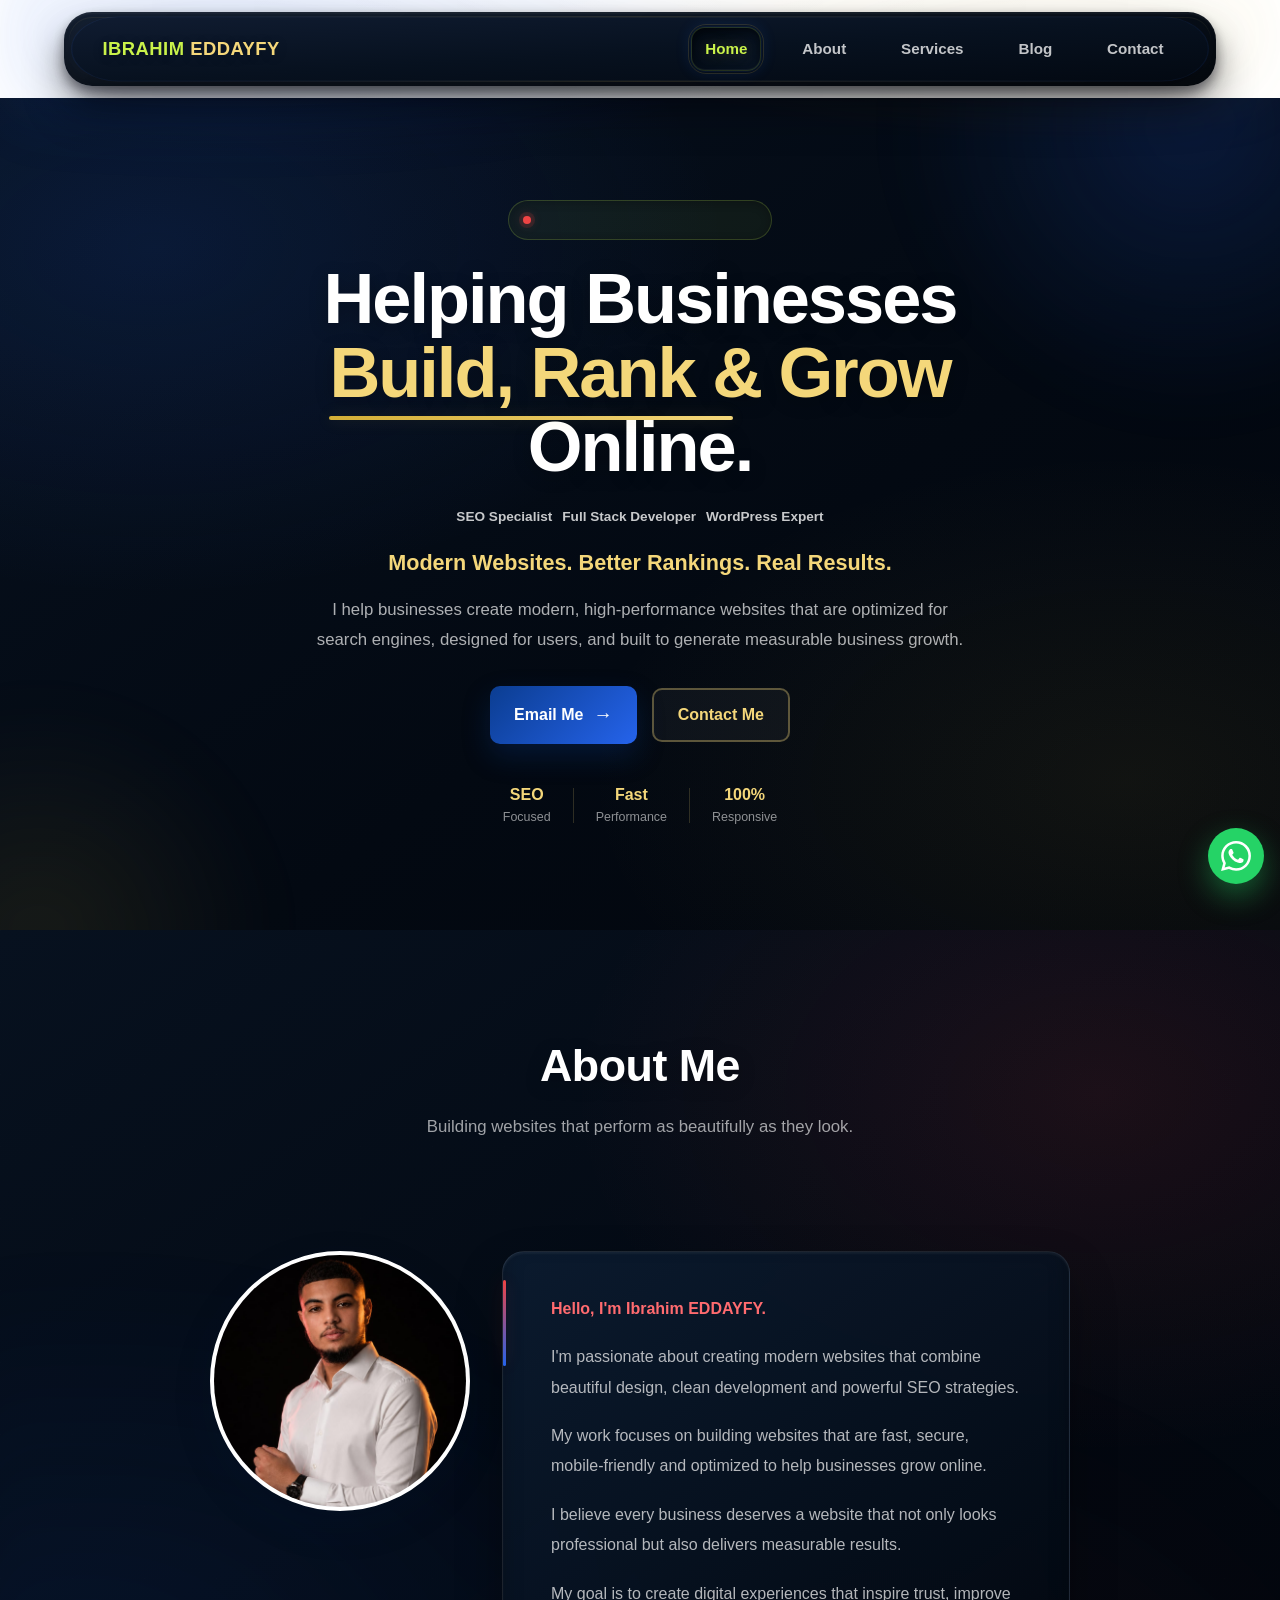
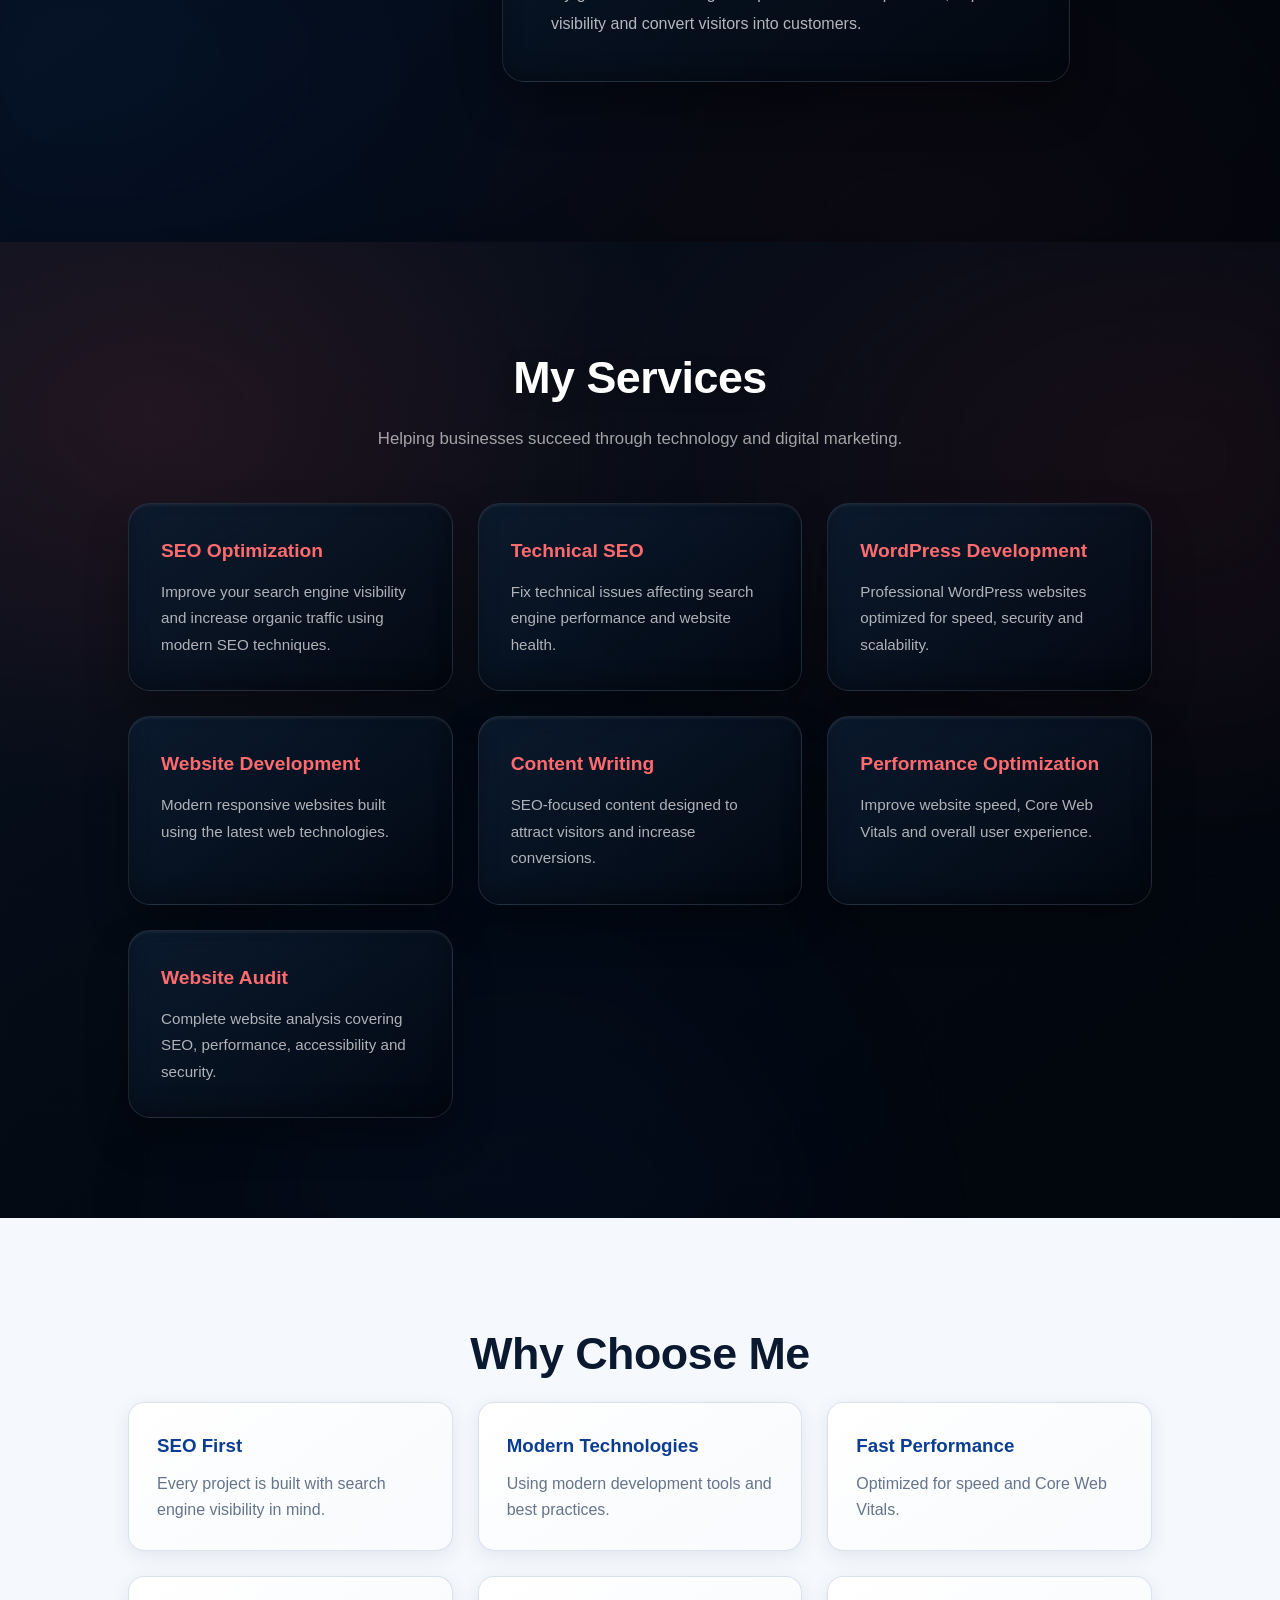
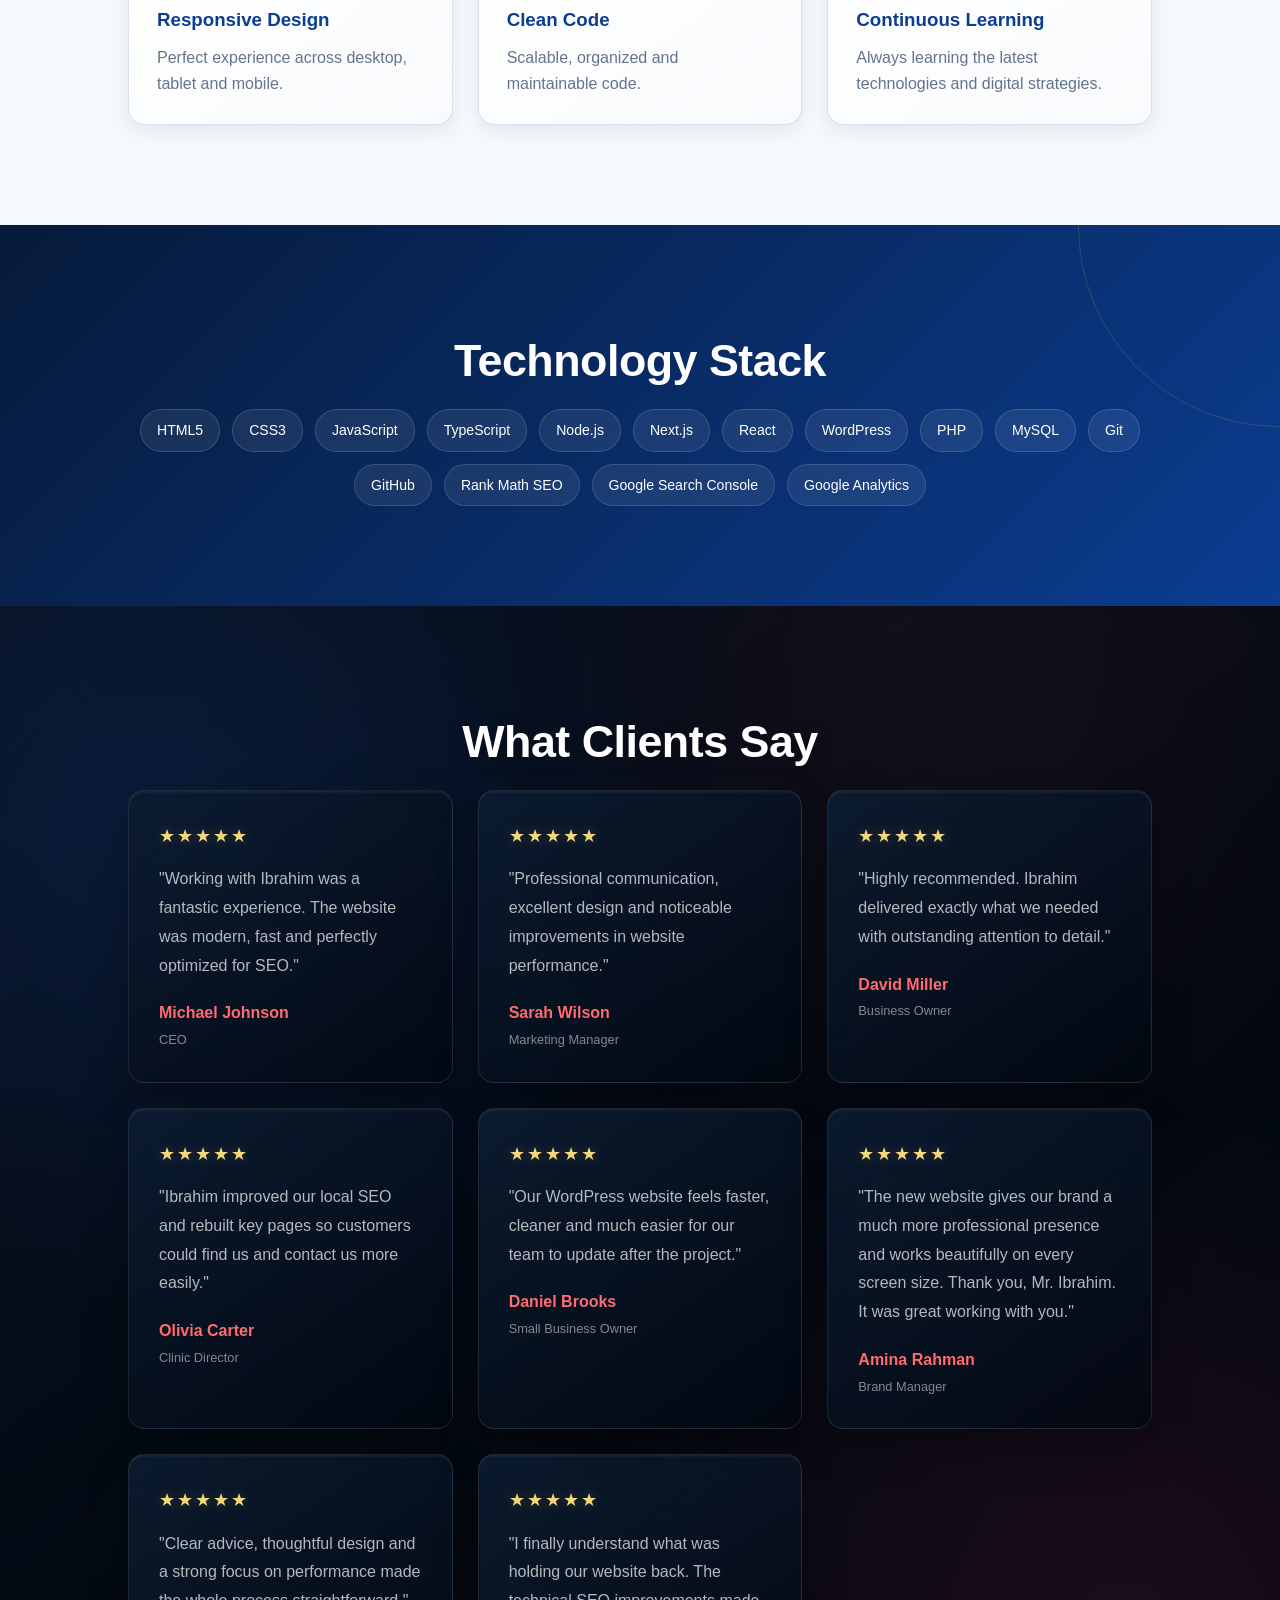
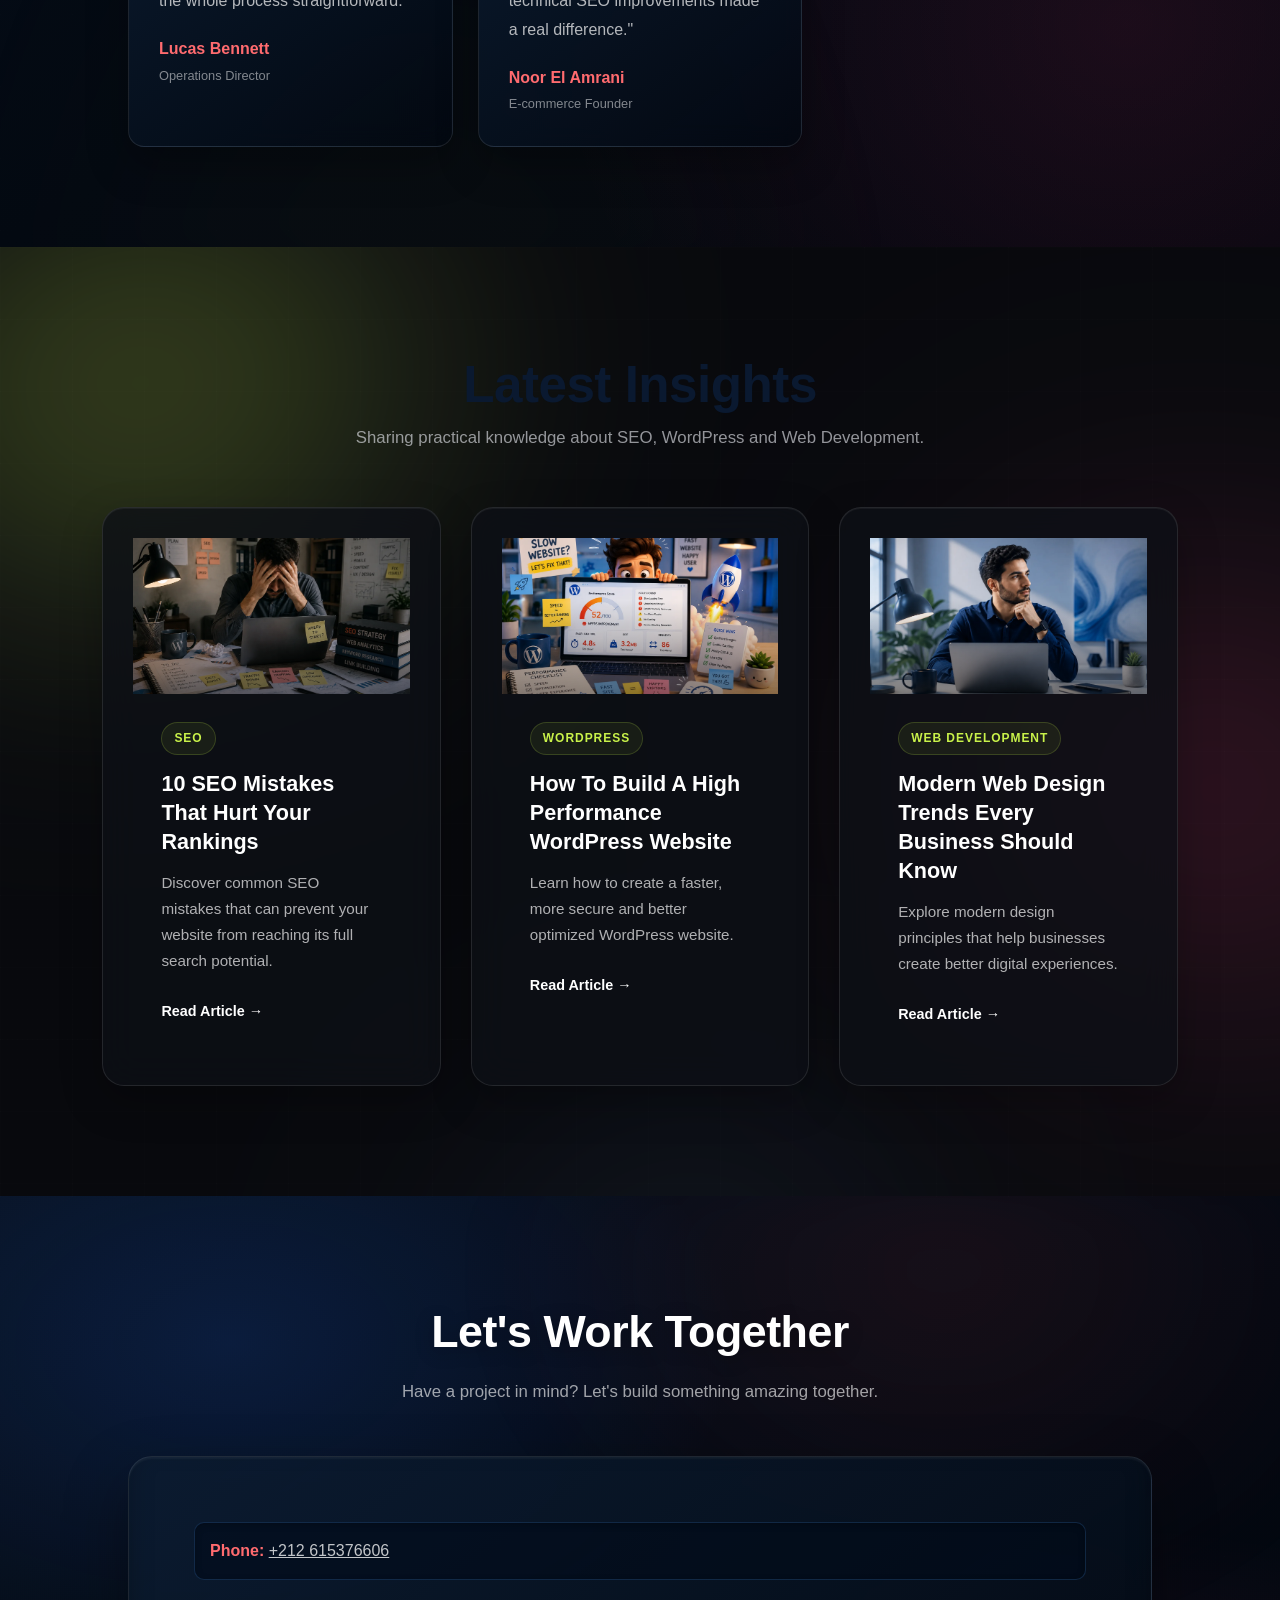
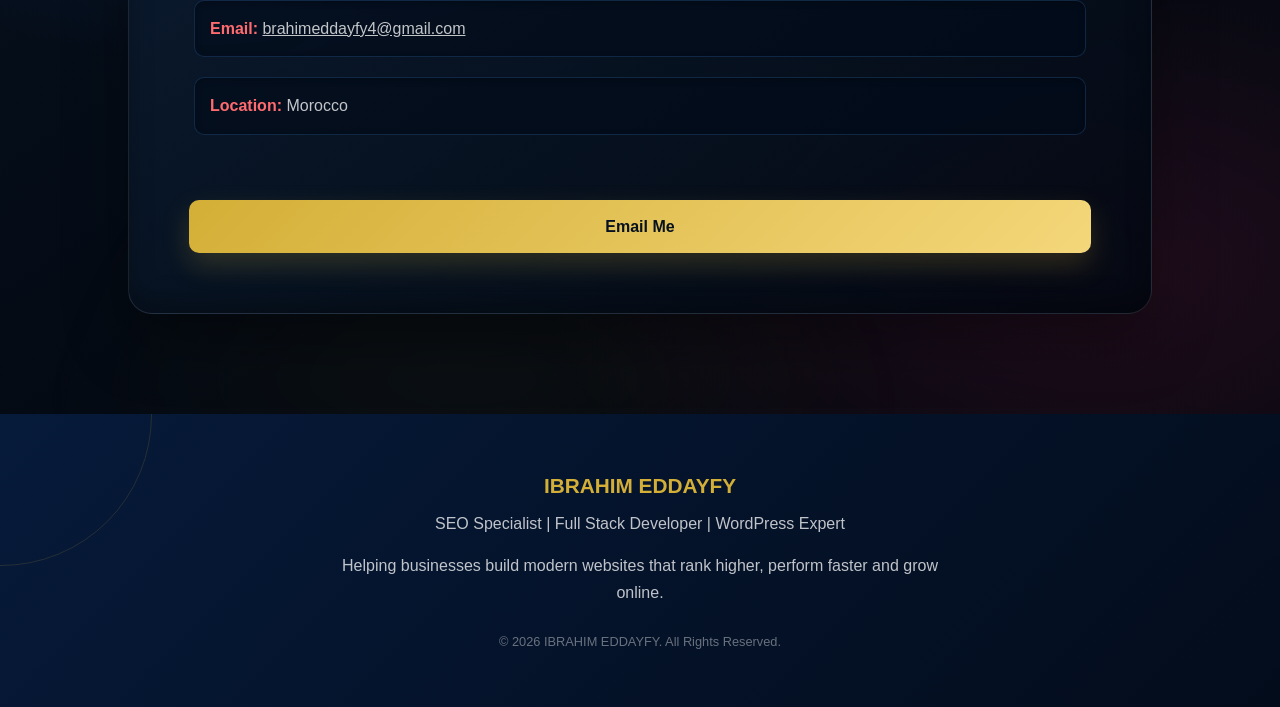
==== commit cea0d7a2: "Update website files" ====
--- a/index.html
+++ b/index.html
@@ -2,6 +2,7 @@
 <html lang="en">
 <head>
     <meta charset="UTF-8">
+<meta name="google-site-verification" content="vmXaninR-tCIBEzfjjJ2_5xzwwBVJmZYywqAEoHvW7E" />
 
     <meta
         name="viewport"
@@ -13,21 +14,15 @@
         content="Ibrahim Eddayfy is an SEO Specialist and Full Stack Developer helping businesses build modern, high-performance websites optimized for search engines and real business growth."
     >
 
-    <meta
-        name="keywords"
-        content="SEO Specialist, Full Stack Developer, WordPress Developer, Web Development, Technical SEO, Morocco"
-    >
-
     <meta name="author" content="Ibrahim Eddayfy">
     <meta name="robots" content="index, follow">
 
     <meta http-equiv="Content-Security-Policy" content="default-src 'self'; script-src 'self'; style-src 'self' 'unsafe-inline'; img-src 'self' data:;">
     <meta name="referrer" content="strict-origin-when-cross-origin">
 
-    <!-- Canonical URL (relative until a production domain is configured) -->
     <link
         rel="canonical"
-        href="index.html"
+        href="https://IbrahimEddayfy.github.io/portfolio/"
     >
 
     <!-- Open Graph -->
@@ -43,12 +38,26 @@
 
     <meta property="og:type" content="website">
 
-    <!-- og:url and og:image left unset until a production domain and social image exist -->
+    <meta
+        property="og:url"
+        content="https://IbrahimEddayfy.github.io/portfolio/"
+    >
+
+    <meta
+        property="og:image"
+        content="https://IbrahimEddayfy.github.io/portfolio/og-image.png"
+    >
+
+    <meta property="og:image:width" content="1200">
+    <meta property="og:image:height" content="630">
+    <meta property="og:image:type" content="image/png">
 
     <meta
         property="og:site_name"
         content="Ibrahim Eddayfy"
     >
+
+    <meta property="og:locale" content="en_US">
 
     <!-- Twitter Card -->
     <meta
@@ -64,6 +73,11 @@
     <meta
         name="twitter:description"
         content="Modern websites, better rankings and real business results."
+    >
+
+    <meta
+        name="twitter:image"
+        content="https://IbrahimEddayfy.github.io/portfolio/og-image.png"
     >
 
     <title>
@@ -76,11 +90,12 @@
         "@context": "https://schema.org",
         "@type": "Person",
         "name": "Ibrahim Eddayfy",
-        "jobTitle": "SEO Specialist & Full Stack Developer"
+        "jobTitle": "SEO Specialist & Full Stack Developer",
+        "url": "https://IbrahimEddayfy.github.io/portfolio/"
     }
     </script>
 
-    <link rel="icon" href="logo/brahim%20eddayfy%20portfolio%20logo.png">
+    <link rel="icon" href="favicon.png">
 
     <link rel="stylesheet" href="style.css">
 </head>
@@ -312,8 +327,10 @@
 
                 <div class="hero-btns">
 
-                    <a
-                        href="mailto:brahimeddayfy@gmail.com?subject=Website%20Inquiry%20%E2%80%94%20Ibrahim%20Eddayfy&body=Hi%20Ibrahim%2C%0A%0AI%27d%20like%20to%20know%20more%20about%20your%20services.%20Here%27s%20what%20I%20need%20help%20with%3A%0A%0A%5BWrite%20your%20message%20here%5D%0A%0AThanks."
+<a
+                        href="https://mail.google.com/mail/?view=cm&fs=1&to=brahimeddayfy4@gmail.com"
+                        target="_blank"
+                        rel="noopener noreferrer"
                         class="btn-primary"
                     >
                         Email Me
@@ -370,77 +387,6 @@
             </div>
 
 
-            <!-- Hero Visual -->
-
-            <div class="hero-visual">
-
-                <div class="hero-card">
-
-                    <div
-                        class="hero-grid-bg"
-                        aria-hidden="true"
-                    ></div>
-
-
-                    <div class="hero-circle">
-
-                        <div class="circle-inner">
-                            <span>IE</span>
-                        </div>
-
-                    </div>
-
-
-                    <div
-                        class="gold-orbit"
-                        aria-hidden="true"
-                    ></div>
-
-
-                    <div class="floating-card seo-card">
-
-                        <div
-                            class="floating-icon"
-                            aria-hidden="true"
-                        >
-                            ↗
-                        </div>
-
-                        <div>
-
-                            <strong>SEO Growth</strong>
-
-                            <small>
-                                Organic Visibility
-                            </small>
-
-                        </div>
-
-                    </div>
-
-
-                    <div class="floating-card performance-card">
-
-                        <div class="performance-number">
-                            95+
-                        </div>
-
-                        <div>
-
-                            <strong>Performance</strong>
-
-                            <small>
-                                Optimized
-                            </small>
-
-                        </div>
-
-                    </div>
-
-                </div>
-
-            </div>
-
         </section>
 
 
@@ -466,7 +412,7 @@
 
                     <img
                         class="featured-image"
-                        src="profile pecture/ibrahim eddayfy.jpeg"
+                        src="images/ibrahim-eddayfy.jpg"
                         alt="Ibrahim Eddayfy profile picture"
                         width="220"
                         height="220"
@@ -1127,8 +1073,8 @@
 
                     <p>
                         <strong>Email:</strong>
-                        <a href="mailto:brahimeddayfy@gmail.com">
-                            brahimeddayfy@gmail.com
+                        <a href="mailto:brahimeddayfy4@gmail.com">
+                            brahimeddayfy4@gmail.com
                         </a>
                     </p>
 
@@ -1143,8 +1089,10 @@
 
                 <div class="contact-cta">
 
-                    <a
-                        href="mailto:brahimeddayfy@gmail.com?subject=Website%20Inquiry%20%E2%80%94%20Ibrahim%20Eddayfy&body=Hi%20Ibrahim%2C%0A%0AI%27d%20like%20to%20know%20more%20about%20your%20services.%20Here%27s%20what%20I%20need%20help%20with%3A%0A%0A%5BWrite%20your%20message%20here%5D%0A%0AThanks."
+<a
+                        href="https://mail.google.com/mail/?view=cm&fs=1&to=brahimeddayfy4@gmail.com"
+                        target="_blank"
+                        rel="noopener noreferrer"
                         class="btn-primary"
                     >
                         Email Me
@@ -1190,10 +1138,27 @@
 
 
     <!-- =========================================
+         WHATSAPP FLOATING BUTTON
+    ========================================== -->
+
+    <a
+        href="https://wa.me/212615376606"
+        target="_blank"
+        rel="noopener noreferrer"
+        class="whatsapp-float"
+        aria-label="Message Web Developer on WhatsApp"
+    >
+        <svg viewBox="0 0 24 24" fill="#FFFFFF" aria-hidden="true">
+            <path d="M17.472 14.382c-.297-.149-1.758-.867-2.03-.967-.273-.099-.471-.148-.67.15-.197.297-.767.966-.94 1.164-.173.199-.347.223-.644.075-.297-.15-1.255-.463-2.39-1.475-.883-.788-1.48-1.761-1.653-2.059-.173-.297-.018-.458.13-.606.134-.133.298-.347.446-.52.149-.174.198-.298.298-.497.099-.198.05-.371-.025-.52-.075-.149-.669-1.612-.916-2.207-.242-.579-.487-.5-.669-.51-.173-.008-.371-.01-.57-.01-.198 0-.52.074-.792.372-.272.297-1.04 1.016-1.04 2.479 0 1.462 1.065 2.875 1.213 3.074.149.198 2.096 3.2 5.077 4.487.709.306 1.262.489 1.694.625.712.227 1.36.195 1.871.118.571-.085 1.758-.719 2.006-1.413.248-.694.248-1.289.173-1.413-.074-.124-.272-.198-.57-.347m-5.421 7.403h-.004a9.87 9.87 0 01-5.031-1.378l-.361-.214-3.741.982.998-3.648-.235-.374a9.86 9.86 0 01-1.51-5.26c.001-5.45 4.436-9.884 9.888-9.884 2.64 0 5.122 1.03 6.988 2.898a9.825 9.825 0 012.893 6.994c-.003 5.45-4.437 9.884-9.885 9.884m8.413-18.297A11.815 11.815 0 0012.05 0C5.495 0 .16 5.335.157 11.892c0 2.096.547 4.142 1.588 5.945L.057 24l6.305-1.654a11.882 11.882 0 005.683 1.448h.005c6.554 0 11.89-5.335 11.893-11.893a11.821 11.821 0 00-3.48-8.413"/>
+        </svg>
+    </a>
+
+
+    <!-- =========================================
          JAVASCRIPT
     ========================================== -->
 
     <script src="script.js"></script>
 
 </body>
-</html>
+</html>
--- a/style.css
+++ b/style.css
@@ -72,6 +72,9 @@
 html {
     scroll-behavior: smooth;
     scroll-padding-top: 90px;
+    max-width: 100%;
+    overflow-x: hidden;
+    overflow-x: clip;
 }
 
 body {
@@ -88,6 +91,7 @@
     color: var(--text);
     line-height: 1.6;
     overflow-x: hidden;
+    overflow-x: clip;
 }
 
 /* Ambient article background */
@@ -268,7 +272,6 @@
 
     /* Smooth rendering */
     transform: translateZ(0);
-    will-change: transform;
 
     /* Soft transition when interacting/resizing */
     transition:
@@ -283,7 +286,7 @@
     content: "";
 
     position: absolute;
-    inset: -140% -10%;
+    inset: -180% 0;
 
     z-index: -1;
 
@@ -305,7 +308,7 @@
 
     filter: blur(28px);
 
-    transform: translate3d(0, 0, 0) scale(1.06);
+    transform: translate3d(0, -3%, 0) scale(1);
 
     animation:
         navbar-ambient-drift
@@ -359,8 +362,6 @@
         transform 0.35s cubic-bezier(.22, 1, .36, 1),
         color 0.35s ease,
         text-shadow 0.35s ease;
-
-    will-change: transform;
 }
 
 
@@ -549,9 +550,13 @@
     padding: 80px 10%;
 
     display: grid;
-    grid-template-columns: 1.05fr 0.95fr;
+    grid-template-columns: 1fr;
+
+    justify-items: center;
 
     align-items: center;
+
+    text-align: center;
 
     gap: 70px;
 
@@ -780,6 +785,7 @@
 .hero-roles {
     display: flex;
     flex-wrap: wrap;
+    justify-content: center;
     gap: 10px;
 
     margin-bottom: 18px;
@@ -840,6 +846,7 @@
     display: flex;
     align-items: center;
     flex-wrap: wrap;
+    justify-content: center;
 
     gap: 15px;
 
@@ -937,6 +944,7 @@
 .hero-trust {
     display: flex;
     align-items: center;
+    justify-content: center;
 
     gap: 22px;
 }
@@ -957,7 +965,6 @@
 
     font-size: 0.78rem;
 }
-
 .trust-divider {
     width: 1px;
     height: 35px;
@@ -967,350 +974,8 @@
 
 
 /* =========================================================
-   HERO 3D VISUAL
-   ========================================================= */
-
-.hero-visual {
-    position: relative;
-
-    display: flex;
-
-    justify-content: center;
-    align-items: center;
-
-    min-height: 520px;
-
-    z-index: 2;
-}
-
-
-/* Main 3D card */
-
-.hero-card {
-    position: relative;
-
-    width: min(470px, 100%);
-    aspect-ratio: 1 / 1;
-
-    border-radius: 38px;
-
-    overflow: hidden;
-
-    background:
-        linear-gradient(
-            145deg,
-            #910b0b 0%,
-            #da6817 55%,
-            #061a3a 100%
-        );
-
-    border: 10px solid rgba(37, 99, 235, 0.16);
-
-    box-shadow:
-        0 35px 80px rgba(6, 26, 58, 0.35),
-        inset 0 1px 0 rgba(255, 255, 255, 0.1);
-
-    transform:
-        perspective(1000px)
-        rotateY(-8deg)
-        rotateX(4deg);
-
-    transition:
-        transform 0.6s ease,
-        box-shadow 0.6s ease;
-}
-
-.hero-card:hover {
-    transform:
-        perspective(100px)
-        rotateY(-3deg)
-        rotateX(2deg)
-        translateY(-8px);
-
-    box-shadow:
-        0 45px 100px rgba(6, 26, 58, 0.4),
-        inset 0 1px 0 rgba(255, 255, 255, 0.12);
-}
-
-
-/* Grid background */
-
-.hero-grid-bg {
-    position: absolute;
-    inset: 0;
-
-    opacity: 0.2;
-
-    background-image:
-        linear-gradient(
-            rgba(201, 242, 74, 0.15) 1px,
-            transparent 1px
-        ),
-        linear-gradient(
-            90deg,
-            rgba(255,255,255,0.15) 1px,
-            transparent 1px
-        );
-
-    background-size: 35px 35px;
-
-    mask-image:
-        radial-gradient(
-            circle at center,
-            black,
-            transparent 75%
-        );
-}
-
-
-/* Main circle */
-
-.hero-circle {
-    position: absolute;
-
-    width:270px;
-    height: 270px;
-
-    left: 50%;
-    top: 50%;
-
-    transform: translate(-50%, -50%);
-
-    border-radius: 50%;
-
-    display: flex;
-    align-items: center;
-    justify-content: center;
-
-    background:
-        radial-gradient(
-            circle at 35% 30%,
-            rgba(37, 99, 235, 0.9),
-            rgba(6, 26, 58, 0.95) 70%
-        );
-
-    border:
-        1px solid rgba(255,255,255,0.15);
-
-    box-shadow:
-        inset 0 0 40px rgba(0,0,0,0.35),
-        0 0 70px rgba(37, 99, 235, 0.22);
-}
-
-
-/* Inner circle */
-
-.circle-inner {
-    width: 190px;
-    height: 190px;
-
-    border-radius: 50%;
-
-    display: flex;
-    align-items: center;
-    justify-content: center;
-
-    background:
-        linear-gradient(
-            145deg,
-            rgba(255,255,255,0.14),
-            rgba(255,255,255,0.03)
-        );
-
-    border:
-        1px solid rgba(255,255,255,0.2);
-
-    box-shadow:
-        inset 0 0 30px rgba(0,0,0,0.25),
-        0 15px 40px rgba(0,0,0,0.2);
-}
-
-.circle-inner span {
-    font-size: 4.2rem;
-
-    font-weight: 900;
-
-    letter-spacing: -4px;
-
-    color: var(--gold);
-
-    text-shadow:
-        0 4px 15px rgba(0,0,0,0.35);
-}
-
-
-/* Gold orbit */
-
-.gold-orbit {
-    position: absolute;
-
-    width: 330px;
-    height: 120px;
-
-    left: 50%;
-    top: 50%;
-
-    transform:
-        translate(-50%, -50%)
-        rotate(-25deg);
-
-    border:
-        2px solid rgba(212, 175, 55, 0.8);
-
-    border-radius: 50%;
-
-    box-shadow:
-        0 0 20px rgba(212, 175, 55, 0.15);
-}
-
-.gold-orbit::after {
-    content: "";
-
-    position: absolute;
-
-    width: 13px;
-    height: 13px;
-
-    border-radius: 50%;
-
-    background: var(--gold);
-
-    top: -7px;
-    right: 45px;
-
-    box-shadow:
-        0 0 20px rgba(212,175,55,0.7);
-}
-
-
-/* =========================================================
-   FLOATING CARDS
-   ========================================================= */
-
-.floating-card {
-    position: absolute;
-
-    display: flex;
-    align-items: center;
-
-    gap: 12px;
-
-    padding:10px 40px;
-
-    min-width: 190px;
-
-    border-radius: 15px;
-
-    background:
-        rgba(242, 241, 245, 0.93);
-
-    border:
-        1px solid rgba(255,255,255,0.8);
-
-    box-shadow:
-        0 18px 35px rgba(0,0,0,0.2);
-
-    backdrop-filter: blur(10px);
-    -webkit-backdrop-filter: blur(10px);
-
-    z-index: 5;
-    animation: floating 4s ease-in-out infinite;
-}
-
-
-
-.floating-card strong {
-    display: block;
-
-    color: var(--dark);
-
-    font-size: 0.9rem;
-}
-
-.floating-card small {
-    display: block;
-
-    color: var(--muted);
-
-    font-size: 0.72rem;
-}
-
-
-/* SEO card */
-
-.seo-card {
-    top: 85px;
-    left: -25px;
-}
-
-.floating-icon {
-    width: 42px;
-    height: 42px;
-
-    display: flex;
-    align-items: center;
-    justify-content: center;
-
-    border-radius: 12px;
-
-    background: var(--light-blue);
-
-    color: var(--primary);
-
-    font-size: 1.3rem;
-    font-weight: 800;
-}
-
-
-/* Performance card */
-
-.performance-card {
-    right: -25px;
-    bottom: 75px;
-
-    animation-delay: -2s;
-}
-
-.performance-number {
-    width: 45px;
-    height: 45px;
-
-    display: flex;
-    align-items: center;
-    justify-content: center;
-
-    border-radius: 12px;
-
-    background:
-        linear-gradient(
-            135deg,
-            var(--gold),
-            var(--gold-light)
-        );
-
-    color: var(--dark);
-
-    font-size: 0.9rem;
-    font-weight: 900;
-}
-
-
-@keyframes floating {
-
-    0%,
-    100% {
-        transform: translateY(0);
-    }
-
-    50% {
-        transform: translateY(-10px);
-    }
-}
-
-
-/* =========================================================
    ABOUT
-   ========================================================= */
+   ========================================================= */
 .about-content {
     display: flex;
     flex-direction: column;
@@ -1722,46 +1387,6 @@
    BLOG
    ========================================================= */
 
-.blog {
-    background: var(--light);
-}
-
-.post {
-    padding: 30px;
-
-    border-radius: var(--radius-md);
-
-    background:
-        #FFFFFF;
-
-    border: 1px solid var(--border);
-
-    box-shadow: var(--shadow-sm);
-
-    transition:
-        transform 0.3s ease,
-        box-shadow 0.3s ease;
-}
-
-.post:hover {
-    transform: translateY(-7px);
-
-    box-shadow: var(--shadow-md);
-}
-
-.post h3 {
-    color: var(--primary);
-
-    margin-bottom: 12px;
-
-    font-size: 1.15rem;
-}
-
-.post p {
-    color: var(--muted);
-
-    font-size: 0.95rem;
-}
     /* ================================
    BLOG SECTION
 ================================ */
@@ -1919,6 +1544,7 @@
 
     display: block;
     min-width: 0;
+    padding: 30px;
 
     overflow: hidden;
 
@@ -2394,10 +2020,6 @@
         justify-content: center;
     }
 
-    .hero-visual {
-        min-height: 480px;
-    }
-
     .contact-container {
         grid-template-columns: 1fr;
     }
@@ -2498,65 +2120,6 @@
     }
 
 
-    /* Hero visual */
-
-    .hero-visual {
-        min-height: 390px;
-    }
-
-    .hero-card {
-        width: min(360px, 90vw);
-
-        border-radius: 28px;
-
-        transform: none;
-    }
-
-    .hero-card:hover {
-        transform: translateY(-5px);
-    }
-
-    .hero-circle {
-        width: 210px;
-        height: 210px;
-    }
-
-    .circle-inner {
-        width: 145px;
-        height: 145px;
-    }
-
-    .circle-inner span {
-        font-size: 3rem;
-    }
-
-    .gold-orbit {
-        width: 260px;
-        height: 95px;
-    }
-
-    .floating-card {
-        min-width: 155px;
-
-        padding: 10px 12px;
-    }
-
-    .seo-card {
-        left: -5px;
-        top: 45px;
-    }
-
-    .performance-card {
-        right: -5px;
-        bottom: 45px;
-    }
-
-    .floating-icon {
-        width: 34px;
-        height: 34px;
-    }
-
-
     /* General */
 
     h2 {
@@ -2646,45 +2209,6 @@
 
     .trust-item span {
         font-size: 0.68rem;
-    }
-
-    .hero-visual {
-        min-height: 330px;
-    }
-
-    .hero-card {
-        width: 310px;
-    }
-
-    .hero-circle {
-        width: 175px;
-        height: 175px;
-    }
-
-    .circle-inner {
-        width: 120px;
-        height: 120px;
-    }
-
-    .circle-inner span {
-        font-size: 2.5rem;
-    }
-
-    .gold-orbit {
-        width: 220px;
-        height: 80px;
-    }
-
-    .floating-card {
-        transform: scale(0.85);
-    }
-
-    .seo-card {
-        left: -20px;
-    }
-
-    .performance-card {
-        right: -20px;
     }
 }
 
@@ -2828,8 +2352,8 @@
 }
 
 @keyframes navbar-ambient-drift {
-    0% { transform: translate3d(-2%, -2%, 0) scale(1.06); opacity: 0.52; }
-    100% { transform: translate3d(2%, 2%, 0) scale(1.12); opacity: 0.72; }
+    0% { transform: translate3d(0, -3%, 0) scale(1); opacity: 0.50; }
+    100% { transform: translate3d(0, 3%, 0) scale(1); opacity: 0.72; }
 }
 
 
@@ -3125,6 +2649,7 @@
 
     .hero-content {
         padding: 0;
+        min-width: 0;
     }
 
     .hero::before,
@@ -3638,4 +3163,87 @@
     .contact::before {
         animation: none;
     }
+}
+
+
+/* =========================================================
+   MOBILE PERFORMANCE — lighten expensive effects
+   ========================================================= */
+
+@media (max-width: 767px) {
+
+    /* Backgrounds are near-opaque on mobile, so backdrop blur is
+       invisible but costly to recomposite on every scroll frame. */
+    .navbar,
+    .tags span,
+    .services .card,
+    .about-text,
+    .post,
+    .testimonials .review,
+    .contact .contact-container {
+        -webkit-backdrop-filter: none;
+        backdrop-filter: none;
+    }
+
+    /* Keep the ambient glows visible but static: animating large
+       blurred layers is the main source of scroll jank on phones. */
+    .navbar::before,
+    .hero::before,
+    .hero::after,
+    .services::before,
+    .about::before,
+    .testimonials::before,
+    .contact::before,
+    .blog-ambient {
+        animation: none;
+    }
+}
+
+
+/* =========================================================
+   WHATSAPP FLOATING BUTTON
+   ========================================================= */
+
+.whatsapp-float {
+    position: fixed;
+    right: max(16px, env(safe-area-inset-right, 0px));
+    bottom: max(16px, env(safe-area-inset-bottom, 0px));
+    width: 56px;
+    height: 56px;
+    display: inline-flex;
+    align-items: center;
+    justify-content: center;
+    z-index: 999;
+    background: #25D366;
+    color: #FFFFFF;
+    border-radius: 50%;
+    box-shadow: 0 12px 30px rgba(37, 211, 102, 0.4);
+    transition:
+        transform 0.25s ease,
+        box-shadow 0.25s ease,
+        background 0.25s ease;
+}
+
+.whatsapp-float svg {
+    width: 30px;
+    height: 30px;
+    display: block;
+}
+
+.whatsapp-float:hover {
+    background: #1FB959;
+    transform: translateY(-3px);
+    box-shadow: 0 16px 36px rgba(37, 211, 102, 0.5);
+}
+
+.whatsapp-float:focus-visible {
+    outline: 3px solid var(--gold-light);
+    outline-offset: 3px;
+}
+
+@media (max-width: 480px) {
+    .whatsapp-float {
+        right: 14px;
+        bottom: 14px;
+    }
 }
